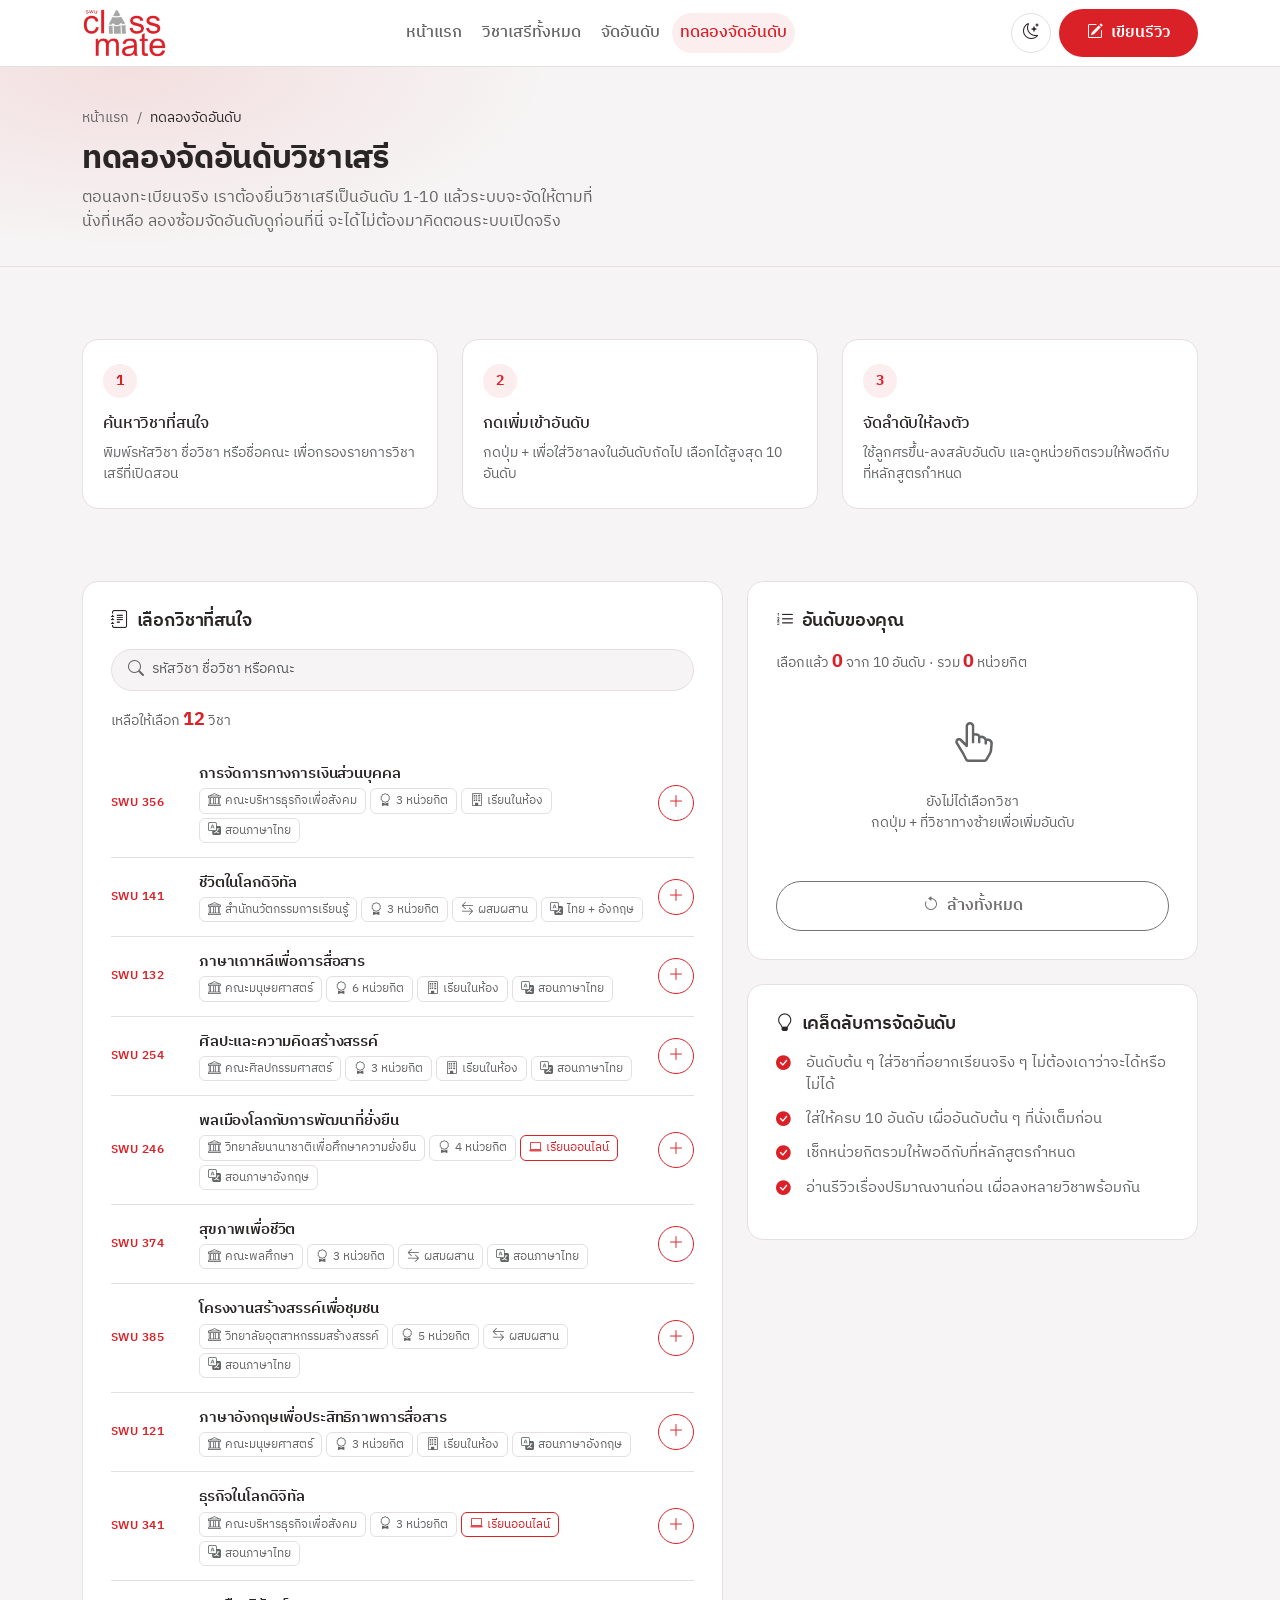
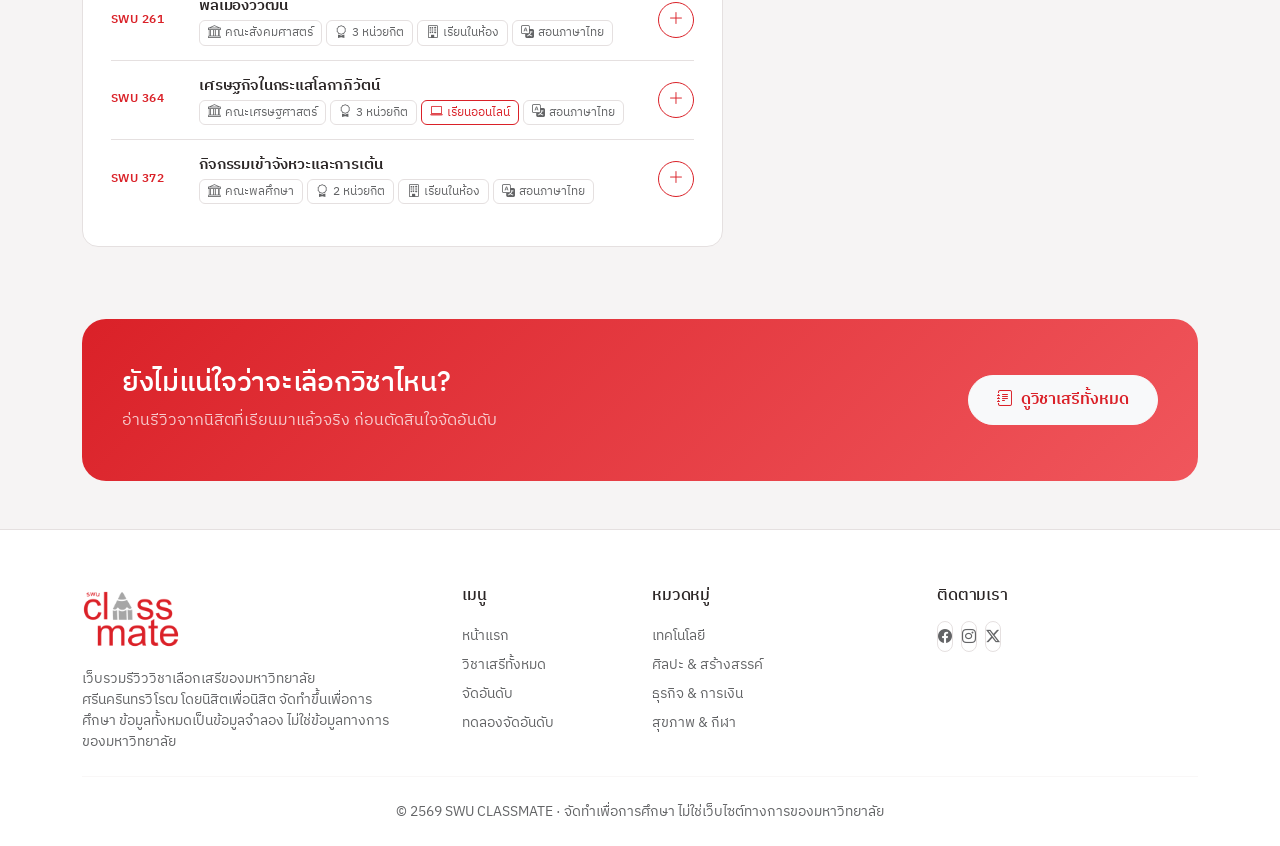
==== about.html @ 15aca0c6 "เว็บ SWU CLASSMATE ครบ 6 หน้า พร้อมนำเสนอ รีวิววิชาเลือกเสรีของมหาวิทยาลัยศรีนครินทรวิโรฒ (โปรเจกต์ร" ====
<!DOCTYPE html>
<html lang="th" data-bs-theme="light">
<head>
  <meta charset="UTF-8" />
  <meta name="viewport" content="width=device-width, initial-scale=1" />
  <title>ทดลองจัดอันดับวิชาเสรี | SWU CLASSMATE</title>
  <meta name="description" content="ทดลองจัดอันดับวิชาเลือกเสรีของมหาวิทยาลัยศรีนครินทรวิโรฒ 10 อันดับ ค้นหาวิชา เพิ่มเข้าอันดับ แล้วจัดลำดับให้ลงตัว ก่อนยื่นจริงในระบบลงทะเบียน" />

  <!-- Google Fonts -->
  <link rel="preconnect" href="https://fonts.googleapis.com" />
  <link rel="preconnect" href="https://fonts.gstatic.com" crossorigin />
  <link href="https://fonts.googleapis.com/css2?family=IBM+Plex+Sans+Thai:wght@400;500;600;700&display=swap" rel="stylesheet" />

  <!-- Bootstrap 5.3 + Bootstrap Icons -->
  <link href="https://cdn.jsdelivr.net/npm/bootstrap@5.3.3/dist/css/bootstrap.min.css" rel="stylesheet" />
  <link href="https://cdn.jsdelivr.net/npm/bootstrap-icons@1.11.3/font/bootstrap-icons.min.css" rel="stylesheet" />

  <!-- ไอคอนประจำเว็บ (แสดงบนแท็บเบราว์เซอร์ และตอนบันทึกลงหน้าจอมือถือ) -->
  <link rel="icon" href="images/favicon-32.png" sizes="32x32" type="image/png" />
  <link rel="icon" href="images/icon-192.png" sizes="192x192" type="image/png" />
  <link rel="apple-touch-icon" href="images/apple-touch-icon.png" />
  <meta name="theme-color" content="#da2128" />

  <!-- CSS ภายนอกที่เขียนเอง -->
  <link href="css/style.css" rel="stylesheet" />
</head>

<body>

  <!-- ==================== NAVBAR ==================== -->
  <nav class="navbar navbar-expand-lg cr-navbar sticky-top">
    <div class="container">

      <a class="navbar-brand d-flex align-items-center" href="index.html">
        <img src="images/logo.png" alt="SWU CLASSMATE" class="brand-logo"
             width="271" height="160" />
      </a>

      <button class="navbar-toggler border-0" type="button"
              data-bs-toggle="collapse" data-bs-target="#mainNav"
              aria-controls="mainNav" aria-expanded="false" aria-label="เปิดเมนู">
        <span class="navbar-toggler-icon"></span>
      </button>

      <div class="collapse navbar-collapse" id="mainNav">
        <ul class="navbar-nav mx-auto gap-lg-1">
          <li class="nav-item"><a class="nav-link" href="index.html">หน้าแรก</a></li>
          <li class="nav-item"><a class="nav-link" href="courses.html">วิชาเสรีทั้งหมด</a></li>
          <li class="nav-item"><a class="nav-link" href="ranking.html">จัดอันดับ</a></li>
          <li class="nav-item"><a class="nav-link active" href="about.html" aria-current="page">ทดลองจัดอันดับ</a></li>
        </ul>

        <div class="d-flex align-items-center gap-2">
          <button id="themeToggle" type="button" aria-label="สลับโหมดสว่าง/มืด">
            <i class="bi bi-moon-stars"></i>
          </button>
          <a href="write-review.html" class="btn btn-cr">
            <i class="bi bi-pencil-square me-1"></i> เขียนรีวิว
          </a>
        </div>
      </div>

    </div>
  </nav>

  <!-- ==================== หัวหน้าเพจ ==================== -->
  <header class="page-head">
    <div class="container">

      <nav aria-label="breadcrumb">
        <ol class="breadcrumb">
          <li class="breadcrumb-item"><a href="index.html">หน้าแรก</a></li>
          <li class="breadcrumb-item active" aria-current="page">ทดลองจัดอันดับ</li>
        </ol>
      </nav>

      <h1 class="section-title mb-2">ทดลองจัดอันดับวิชาเสรี</h1>
      <p class="text-muted-cr mb-0 text-narrow-lg">
        ตอนลงทะเบียนจริง เราต้องยื่นวิชาเสรีเป็นอันดับ 1-10 แล้วระบบจะจัดให้ตามที่นั่งที่เหลือ
        ลองซ้อมจัดอันดับดูก่อนที่นี่ จะได้ไม่ต้องมาคิดตอนระบบเปิดจริง
      </p>

    </div>
  </header>

  <!-- ==================== เนื้อหาหลัก ==================== -->
  <main>

  <!-- ---------- วิธีใช้ 3 ขั้น ---------- -->
  <section class="section pb-0">
    <div class="container">
      <div class="row g-4">

        <div class="col-md-4">
          <div class="step-card">
            <p class="step-badge mb-3">1</p>
            <h2 class="h6 mb-2">ค้นหาวิชาที่สนใจ</h2>
            <p class="text-muted-cr small mb-0">
              พิมพ์รหัสวิชา ชื่อวิชา หรือชื่อคณะ เพื่อกรองรายการวิชาเสรีที่เปิดสอน
            </p>
          </div>
        </div>

        <div class="col-md-4">
          <div class="step-card">
            <p class="step-badge mb-3">2</p>
            <h2 class="h6 mb-2">กดเพิ่มเข้าอันดับ</h2>
            <p class="text-muted-cr small mb-0">
              กดปุ่ม + เพื่อใส่วิชาลงในอันดับถัดไป เลือกได้สูงสุด 10 อันดับ
            </p>
          </div>
        </div>

        <div class="col-md-4">
          <div class="step-card">
            <p class="step-badge mb-3">3</p>
            <h2 class="h6 mb-2">จัดลำดับให้ลงตัว</h2>
            <p class="text-muted-cr small mb-0">
              ใช้ลูกศรขึ้น-ลงสลับอันดับ และดูหน่วยกิตรวมให้พอดีกับที่หลักสูตรกำหนด
            </p>
          </div>
        </div>

      </div>
    </div>
  </section>

  <!-- ---------- คลังวิชา + อันดับของคุณ ---------- -->
  <section class="section">
    <div class="container">
      <div class="row g-4">

        <!-- คอลัมน์ซ้าย: เลือกวิชา -->
        <div class="col-lg-7">
          <div class="panel">

            <h2 class="panel-title">
              <i class="bi bi-journal-text me-1" aria-hidden="true"></i> เลือกวิชาที่สนใจ
            </h2>

            <div class="filter-search d-flex align-items-center gap-2 mb-3">
              <i class="bi bi-search text-muted-cr" aria-hidden="true"></i>
              <label for="poolSearch" class="visually-hidden">ค้นหาวิชาเสรี</label>
              <input type="search" class="form-control" id="poolSearch"
                     placeholder="รหัสวิชา ชื่อวิชา หรือคณะ" />
            </div>

            <p class="rank-counter mb-3" aria-live="polite">
              เหลือให้เลือก <strong id="poolCount">12</strong> วิชา
            </p>

            <div id="poolList">
            <article class="pick-row"
                     data-code="SWU356" data-name="การจัดการทางการเงินส่วนบุคคล"
                     data-credit="3"
                     data-search="SWU 356 การจัดการทางการเงินส่วนบุคคล ธุรกิจ &amp; การเงิน คณะบริหารธุรกิจเพื่อสังคม">
              <p class="pick-code mb-0">SWU 356</p>
              <div class="pick-body">
                <h3 class="pick-name">การจัดการทางการเงินส่วนบุคคล</h3>
                <div class="d-flex flex-wrap gap-1">
                  <span class="meta-badge"><i class="bi bi-bank" aria-hidden="true"></i> คณะบริหารธุรกิจเพื่อสังคม</span>
                  <span class="meta-badge"><i class="bi bi-award" aria-hidden="true"></i> 3 หน่วยกิต</span>
                  <span class="meta-badge"><i class="bi bi-building" aria-hidden="true"></i> เรียนในห้อง</span>
                  <span class="meta-badge"><i class="bi bi-translate" aria-hidden="true"></i> สอนภาษาไทย</span>
                </div>
              </div>
              <button type="button" class="btn-add" data-add
                      aria-label="เพิ่ม การจัดการทางการเงินส่วนบุคคล เข้าอันดับ">
                <i class="bi bi-plus-lg" aria-hidden="true"></i>
              </button>
            </article>
            <article class="pick-row"
                     data-code="SWU141" data-name="ชีวิตในโลกดิจิทัล"
                     data-credit="3"
                     data-search="SWU 141 ชีวิตในโลกดิจิทัล เทคโนโลยี สำนักนวัตกรรมการเรียนรู้">
              <p class="pick-code mb-0">SWU 141</p>
              <div class="pick-body">
                <h3 class="pick-name">ชีวิตในโลกดิจิทัล</h3>
                <div class="d-flex flex-wrap gap-1">
                  <span class="meta-badge"><i class="bi bi-bank" aria-hidden="true"></i> สำนักนวัตกรรมการเรียนรู้</span>
                  <span class="meta-badge"><i class="bi bi-award" aria-hidden="true"></i> 3 หน่วยกิต</span>
                  <span class="meta-badge"><i class="bi bi-arrow-left-right" aria-hidden="true"></i> ผสมผสาน</span>
                  <span class="meta-badge"><i class="bi bi-translate" aria-hidden="true"></i> ไทย + อังกฤษ</span>
                </div>
              </div>
              <button type="button" class="btn-add" data-add
                      aria-label="เพิ่ม ชีวิตในโลกดิจิทัล เข้าอันดับ">
                <i class="bi bi-plus-lg" aria-hidden="true"></i>
              </button>
            </article>
            <article class="pick-row"
                     data-code="SWU132" data-name="ภาษาเกาหลีเพื่อการสื่อสาร"
                     data-credit="6"
                     data-search="SWU 132 ภาษาเกาหลีเพื่อการสื่อสาร ภาษา &amp; การสื่อสาร คณะมนุษยศาสตร์">
              <p class="pick-code mb-0">SWU 132</p>
              <div class="pick-body">
                <h3 class="pick-name">ภาษาเกาหลีเพื่อการสื่อสาร</h3>
                <div class="d-flex flex-wrap gap-1">
                  <span class="meta-badge"><i class="bi bi-bank" aria-hidden="true"></i> คณะมนุษยศาสตร์</span>
                  <span class="meta-badge"><i class="bi bi-award" aria-hidden="true"></i> 6 หน่วยกิต</span>
                  <span class="meta-badge"><i class="bi bi-building" aria-hidden="true"></i> เรียนในห้อง</span>
                  <span class="meta-badge"><i class="bi bi-translate" aria-hidden="true"></i> สอนภาษาไทย</span>
                </div>
              </div>
              <button type="button" class="btn-add" data-add
                      aria-label="เพิ่ม ภาษาเกาหลีเพื่อการสื่อสาร เข้าอันดับ">
                <i class="bi bi-plus-lg" aria-hidden="true"></i>
              </button>
            </article>
            <article class="pick-row"
                     data-code="SWU254" data-name="ศิลปะและความคิดสร้างสรรค์"
                     data-credit="3"
                     data-search="SWU 254 ศิลปะและความคิดสร้างสรรค์ ศิลปะ &amp; สร้างสรรค์ คณะศิลปกรรมศาสตร์">
              <p class="pick-code mb-0">SWU 254</p>
              <div class="pick-body">
                <h3 class="pick-name">ศิลปะและความคิดสร้างสรรค์</h3>
                <div class="d-flex flex-wrap gap-1">
                  <span class="meta-badge"><i class="bi bi-bank" aria-hidden="true"></i> คณะศิลปกรรมศาสตร์</span>
                  <span class="meta-badge"><i class="bi bi-award" aria-hidden="true"></i> 3 หน่วยกิต</span>
                  <span class="meta-badge"><i class="bi bi-building" aria-hidden="true"></i> เรียนในห้อง</span>
                  <span class="meta-badge"><i class="bi bi-translate" aria-hidden="true"></i> สอนภาษาไทย</span>
                </div>
              </div>
              <button type="button" class="btn-add" data-add
                      aria-label="เพิ่ม ศิลปะและความคิดสร้างสรรค์ เข้าอันดับ">
                <i class="bi bi-plus-lg" aria-hidden="true"></i>
              </button>
            </article>
            <article class="pick-row"
                     data-code="SWU246" data-name="พลเมืองโลกกับการพัฒนาที่ยั่งยืน"
                     data-credit="4"
                     data-search="SWU 246 พลเมืองโลกกับการพัฒนาที่ยั่งยืน สังคม &amp; พลเมือง วิทยาลัยนานาชาติเพื่อศึกษาความยั่งยืน">
              <p class="pick-code mb-0">SWU 246</p>
              <div class="pick-body">
                <h3 class="pick-name">พลเมืองโลกกับการพัฒนาที่ยั่งยืน</h3>
                <div class="d-flex flex-wrap gap-1">
                  <span class="meta-badge"><i class="bi bi-bank" aria-hidden="true"></i> วิทยาลัยนานาชาติเพื่อศึกษาความยั่งยืน</span>
                  <span class="meta-badge"><i class="bi bi-award" aria-hidden="true"></i> 4 หน่วยกิต</span>
                  <span class="meta-badge is-online"><i class="bi bi-laptop" aria-hidden="true"></i> เรียนออนไลน์</span>
                  <span class="meta-badge"><i class="bi bi-translate" aria-hidden="true"></i> สอนภาษาอังกฤษ</span>
                </div>
              </div>
              <button type="button" class="btn-add" data-add
                      aria-label="เพิ่ม พลเมืองโลกกับการพัฒนาที่ยั่งยืน เข้าอันดับ">
                <i class="bi bi-plus-lg" aria-hidden="true"></i>
              </button>
            </article>
            <article class="pick-row"
                     data-code="SWU374" data-name="สุขภาพเพื่อชีวิต"
                     data-credit="3"
                     data-search="SWU 374 สุขภาพเพื่อชีวิต สุขภาพ &amp; กีฬา คณะพลศึกษา">
              <p class="pick-code mb-0">SWU 374</p>
              <div class="pick-body">
                <h3 class="pick-name">สุขภาพเพื่อชีวิต</h3>
                <div class="d-flex flex-wrap gap-1">
                  <span class="meta-badge"><i class="bi bi-bank" aria-hidden="true"></i> คณะพลศึกษา</span>
                  <span class="meta-badge"><i class="bi bi-award" aria-hidden="true"></i> 3 หน่วยกิต</span>
                  <span class="meta-badge"><i class="bi bi-arrow-left-right" aria-hidden="true"></i> ผสมผสาน</span>
                  <span class="meta-badge"><i class="bi bi-translate" aria-hidden="true"></i> สอนภาษาไทย</span>
                </div>
              </div>
              <button type="button" class="btn-add" data-add
                      aria-label="เพิ่ม สุขภาพเพื่อชีวิต เข้าอันดับ">
                <i class="bi bi-plus-lg" aria-hidden="true"></i>
              </button>
            </article>
            <article class="pick-row"
                     data-code="SWU385" data-name="โครงงานสร้างสรรค์เพื่อชุมชน"
                     data-credit="5"
                     data-search="SWU 385 โครงงานสร้างสรรค์เพื่อชุมชน ศิลปะ &amp; สร้างสรรค์ วิทยาลัยอุตสาหกรรมสร้างสรรค์">
              <p class="pick-code mb-0">SWU 385</p>
              <div class="pick-body">
                <h3 class="pick-name">โครงงานสร้างสรรค์เพื่อชุมชน</h3>
                <div class="d-flex flex-wrap gap-1">
                  <span class="meta-badge"><i class="bi bi-bank" aria-hidden="true"></i> วิทยาลัยอุตสาหกรรมสร้างสรรค์</span>
                  <span class="meta-badge"><i class="bi bi-award" aria-hidden="true"></i> 5 หน่วยกิต</span>
                  <span class="meta-badge"><i class="bi bi-arrow-left-right" aria-hidden="true"></i> ผสมผสาน</span>
                  <span class="meta-badge"><i class="bi bi-translate" aria-hidden="true"></i> สอนภาษาไทย</span>
                </div>
              </div>
              <button type="button" class="btn-add" data-add
                      aria-label="เพิ่ม โครงงานสร้างสรรค์เพื่อชุมชน เข้าอันดับ">
                <i class="bi bi-plus-lg" aria-hidden="true"></i>
              </button>
            </article>
            <article class="pick-row"
                     data-code="SWU121" data-name="ภาษาอังกฤษเพื่อประสิทธิภาพการสื่อสาร"
                     data-credit="3"
                     data-search="SWU 121 ภาษาอังกฤษเพื่อประสิทธิภาพการสื่อสาร ภาษา &amp; การสื่อสาร คณะมนุษยศาสตร์">
              <p class="pick-code mb-0">SWU 121</p>
              <div class="pick-body">
                <h3 class="pick-name">ภาษาอังกฤษเพื่อประสิทธิภาพการสื่อสาร</h3>
                <div class="d-flex flex-wrap gap-1">
                  <span class="meta-badge"><i class="bi bi-bank" aria-hidden="true"></i> คณะมนุษยศาสตร์</span>
                  <span class="meta-badge"><i class="bi bi-award" aria-hidden="true"></i> 3 หน่วยกิต</span>
                  <span class="meta-badge"><i class="bi bi-building" aria-hidden="true"></i> เรียนในห้อง</span>
                  <span class="meta-badge"><i class="bi bi-translate" aria-hidden="true"></i> สอนภาษาอังกฤษ</span>
                </div>
              </div>
              <button type="button" class="btn-add" data-add
                      aria-label="เพิ่ม ภาษาอังกฤษเพื่อประสิทธิภาพการสื่อสาร เข้าอันดับ">
                <i class="bi bi-plus-lg" aria-hidden="true"></i>
              </button>
            </article>
            <article class="pick-row"
                     data-code="SWU341" data-name="ธุรกิจในโลกดิจิทัล"
                     data-credit="3"
                     data-search="SWU 341 ธุรกิจในโลกดิจิทัล เทคโนโลยี คณะบริหารธุรกิจเพื่อสังคม">
              <p class="pick-code mb-0">SWU 341</p>
              <div class="pick-body">
                <h3 class="pick-name">ธุรกิจในโลกดิจิทัล</h3>
                <div class="d-flex flex-wrap gap-1">
                  <span class="meta-badge"><i class="bi bi-bank" aria-hidden="true"></i> คณะบริหารธุรกิจเพื่อสังคม</span>
                  <span class="meta-badge"><i class="bi bi-award" aria-hidden="true"></i> 3 หน่วยกิต</span>
                  <span class="meta-badge is-online"><i class="bi bi-laptop" aria-hidden="true"></i> เรียนออนไลน์</span>
                  <span class="meta-badge"><i class="bi bi-translate" aria-hidden="true"></i> สอนภาษาไทย</span>
                </div>
              </div>
              <button type="button" class="btn-add" data-add
                      aria-label="เพิ่ม ธุรกิจในโลกดิจิทัล เข้าอันดับ">
                <i class="bi bi-plus-lg" aria-hidden="true"></i>
              </button>
            </article>
            <article class="pick-row"
                     data-code="SWU261" data-name="พลเมืองวิวัฒน์"
                     data-credit="3"
                     data-search="SWU 261 พลเมืองวิวัฒน์ สังคม &amp; พลเมือง คณะสังคมศาสตร์">
              <p class="pick-code mb-0">SWU 261</p>
              <div class="pick-body">
                <h3 class="pick-name">พลเมืองวิวัฒน์</h3>
                <div class="d-flex flex-wrap gap-1">
                  <span class="meta-badge"><i class="bi bi-bank" aria-hidden="true"></i> คณะสังคมศาสตร์</span>
                  <span class="meta-badge"><i class="bi bi-award" aria-hidden="true"></i> 3 หน่วยกิต</span>
                  <span class="meta-badge"><i class="bi bi-building" aria-hidden="true"></i> เรียนในห้อง</span>
                  <span class="meta-badge"><i class="bi bi-translate" aria-hidden="true"></i> สอนภาษาไทย</span>
                </div>
              </div>
              <button type="button" class="btn-add" data-add
                      aria-label="เพิ่ม พลเมืองวิวัฒน์ เข้าอันดับ">
                <i class="bi bi-plus-lg" aria-hidden="true"></i>
              </button>
            </article>
            <article class="pick-row"
                     data-code="SWU364" data-name="เศรษฐกิจในกระแสโลกาภิวัตน์"
                     data-credit="3"
                     data-search="SWU 364 เศรษฐกิจในกระแสโลกาภิวัตน์ ธุรกิจ &amp; การเงิน คณะเศรษฐศาสตร์">
              <p class="pick-code mb-0">SWU 364</p>
              <div class="pick-body">
                <h3 class="pick-name">เศรษฐกิจในกระแสโลกาภิวัตน์</h3>
                <div class="d-flex flex-wrap gap-1">
                  <span class="meta-badge"><i class="bi bi-bank" aria-hidden="true"></i> คณะเศรษฐศาสตร์</span>
                  <span class="meta-badge"><i class="bi bi-award" aria-hidden="true"></i> 3 หน่วยกิต</span>
                  <span class="meta-badge is-online"><i class="bi bi-laptop" aria-hidden="true"></i> เรียนออนไลน์</span>
                  <span class="meta-badge"><i class="bi bi-translate" aria-hidden="true"></i> สอนภาษาไทย</span>
                </div>
              </div>
              <button type="button" class="btn-add" data-add
                      aria-label="เพิ่ม เศรษฐกิจในกระแสโลกาภิวัตน์ เข้าอันดับ">
                <i class="bi bi-plus-lg" aria-hidden="true"></i>
              </button>
            </article>
            <article class="pick-row"
                     data-code="SWU372" data-name="กิจกรรมเข้าจังหวะและการเต้น"
                     data-credit="2"
                     data-search="SWU 372 กิจกรรมเข้าจังหวะและการเต้น สุขภาพ &amp; กีฬา คณะพลศึกษา">
              <p class="pick-code mb-0">SWU 372</p>
              <div class="pick-body">
                <h3 class="pick-name">กิจกรรมเข้าจังหวะและการเต้น</h3>
                <div class="d-flex flex-wrap gap-1">
                  <span class="meta-badge"><i class="bi bi-bank" aria-hidden="true"></i> คณะพลศึกษา</span>
                  <span class="meta-badge"><i class="bi bi-award" aria-hidden="true"></i> 2 หน่วยกิต</span>
                  <span class="meta-badge"><i class="bi bi-building" aria-hidden="true"></i> เรียนในห้อง</span>
                  <span class="meta-badge"><i class="bi bi-translate" aria-hidden="true"></i> สอนภาษาไทย</span>
                </div>
              </div>
              <button type="button" class="btn-add" data-add
                      aria-label="เพิ่ม กิจกรรมเข้าจังหวะและการเต้น เข้าอันดับ">
                <i class="bi bi-plus-lg" aria-hidden="true"></i>
              </button>
            </article>
            </div>

            <div id="poolEmpty" class="text-center text-muted-cr py-5 d-none">
              <i class="bi bi-inbox icon-empty" aria-hidden="true"></i>
              <p class="mt-3 mb-0">ไม่พบวิชาที่ค้นหา</p>
            </div>

          </div>
        </div>

        <!-- คอลัมน์ขวา: อันดับของคุณ -->
        <aside class="col-lg-5">
          <div class="sticky-side">

            <div class="panel mb-4">
              <h2 class="panel-title">
                <i class="bi bi-list-ol me-1" aria-hidden="true"></i> อันดับของคุณ
              </h2>

              <p class="rank-counter mb-3" aria-live="polite">
                เลือกแล้ว <strong id="rankCount">0</strong> จาก 10 อันดับ
                &middot; รวม <strong id="creditSum">0</strong> หน่วยกิต
              </p>

              <ol class="rank-list" id="rankList"></ol>

              <div id="rankEmpty" class="text-center text-muted-cr py-4">
                <i class="bi bi-hand-index-thumb icon-empty" aria-hidden="true"></i>
                <p class="mt-3 mb-0 small">
                  ยังไม่ได้เลือกวิชา<br />กดปุ่ม + ที่วิชาทางซ้ายเพื่อเพิ่มอันดับ
                </p>
              </div>

              <div class="d-grid gap-2 mt-4">
                <button type="button" class="btn btn-cr-outline" id="clearBtn" disabled>
                  <i class="bi bi-arrow-counterclockwise me-1" aria-hidden="true"></i> ล้างทั้งหมด
                </button>
              </div>
            </div>

            <div class="panel">
              <h2 class="panel-title">
                <i class="bi bi-lightbulb me-1" aria-hidden="true"></i> เคล็ดลับการจัดอันดับ
              </h2>
              <ul class="check-list">
                <li>อันดับต้น ๆ ใส่วิชาที่อยากเรียนจริง ๆ ไม่ต้องเดาว่าจะได้หรือไม่ได้</li>
                <li>ใส่ให้ครบ 10 อันดับ เผื่ออันดับต้น ๆ ที่นั่งเต็มก่อน</li>
                <li>เช็กหน่วยกิตรวมให้พอดีกับที่หลักสูตรกำหนด</li>
                <li>อ่านรีวิวเรื่องปริมาณงานก่อน เผื่อลงหลายวิชาพร้อมกัน</li>
              </ul>
            </div>

          </div>
        </aside>

      </div>
    </div>
  </section>

  <!-- ==================== CTA ==================== -->
  <section class="pb-5">
    <div class="container">
      <div class="cta-band d-flex flex-wrap align-items-center justify-content-between gap-4">
        <div>
          <h2 class="h3 mb-2">ยังไม่แน่ใจว่าจะเลือกวิชาไหน?</h2>
          <p class="mb-0 opacity-75">
            อ่านรีวิวจากนิสิตที่เรียนมาแล้วจริง ก่อนตัดสินใจจัดอันดับ
          </p>
        </div>
        <a href="courses.html" class="btn btn-light">
          <i class="bi bi-journal-text me-1" aria-hidden="true"></i> ดูวิชาเสรีทั้งหมด
        </a>
      </div>
    </div>
  </section>

  </main>

  <!-- ==================== FOOTER ==================== -->
  <footer class="cr-footer">
    <div class="container">
      <div class="row g-4">

        <div class="col-lg-4">
          <a class="navbar-brand d-flex align-items-center mb-3" href="index.html">
            <img src="images/logo.png" alt="SWU CLASSMATE" class="brand-logo brand-logo-lg"
                 width="271" height="160" />
          </a>
          <p class="text-muted-cr small mb-0 text-narrow">
            เว็บรวมรีวิววิชาเลือกเสรีของมหาวิทยาลัยศรีนครินทรวิโรฒ โดยนิสิตเพื่อนิสิต
            จัดทำขึ้นเพื่อการศึกษา ข้อมูลทั้งหมดเป็นข้อมูลจำลอง ไม่ใช่ข้อมูลทางการของมหาวิทยาลัย
          </p>
        </div>

        <div class="col-6 col-lg-2">
          <h2 class="h6 mb-3">เมนู</h2>
          <ul class="list-unstyled small mb-0">
            <li><a href="index.html">หน้าแรก</a></li>
            <li><a href="courses.html">วิชาเสรีทั้งหมด</a></li>
            <li><a href="ranking.html">จัดอันดับ</a></li>
            <li><a href="about.html">ทดลองจัดอันดับ</a></li>
          </ul>
        </div>

        <div class="col-6 col-lg-3">
          <h2 class="h6 mb-3">หมวดหมู่</h2>
          <ul class="list-unstyled small mb-0">
            <li><a href="courses.html">เทคโนโลยี</a></li>
            <li><a href="courses.html">ศิลปะ &amp; สร้างสรรค์</a></li>
            <li><a href="courses.html">ธุรกิจ &amp; การเงิน</a></li>
            <li><a href="courses.html">สุขภาพ &amp; กีฬา</a></li>
          </ul>
        </div>

        <div class="col-lg-3">
          <h2 class="h6 mb-3">ติดตามเรา</h2>
          <div class="d-flex gap-2">
            <a href="#" class="chip" aria-label="Facebook"><i class="bi bi-facebook"></i></a>
            <a href="#" class="chip" aria-label="Instagram"><i class="bi bi-instagram"></i></a>
            <a href="#" class="chip" aria-label="X"><i class="bi bi-twitter-x"></i></a>
          </div>
        </div>

      </div>

      <hr class="my-4 hr-cr" />
      <p class="text-center text-muted-cr small mb-0">
        &copy; <span id="year"></span> SWU CLASSMATE · จัดทำเพื่อการศึกษา ไม่ใช่เว็บไซต์ทางการของมหาวิทยาลัย
      </p>

    </div>
  </footer>

  <!-- Bootstrap JS (ใช้สำหรับเมนูมือถือ) -->
  <script src="https://cdn.jsdelivr.net/npm/bootstrap@5.3.3/dist/js/bootstrap.bundle.min.js"></script>
  <!-- JS ของเว็บ -->
  <script src="js/main.js"></script>
  <script src="js/simulator.js"></script>
</body>
</html>
---- css/style.css ----
/* ===========================================
   SWU CLASSMATE - Custom Stylesheet
   โทนสีตาม CI มหาวิทยาลัยศรีนครินทรวิโรฒ (เทา-แดง)
   ใช้ทับ/เสริม Bootstrap 5.3
   =========================================== */

/* ---------- 1. ตัวแปรสีของเว็บ ---------- */
:root {
  /* สีหลัก: แดง มศว */
  --cr-primary: #da2128;
  --cr-primary-dark: #b01a20;
  --cr-primary-soft: rgba(218, 33, 40, 0.08);
  /* สีรอง: เทา มศว */
  --cr-gray: #636466;
  --cr-gray-dark: #454648;
  --cr-accent: #c8a24a;

  --cr-surface: #ffffff;
  --cr-bg: #f6f4f4;
  --cr-text: #2b2626;
  --cr-muted: #636466;
  --cr-border: #e5e0e0;
  --cr-shadow: 0 10px 30px rgba(43, 38, 38, 0.1);
  --cr-radius: 16px;
}

[data-bs-theme="dark"] {
  --cr-primary: #f0474e;
  --cr-primary-dark: #da2128;
  --cr-primary-soft: rgba(240, 71, 78, 0.14);
  --cr-gray: #9b9c9e;
  --cr-accent: #d9b969;

  --cr-surface: #241f20;
  --cr-bg: #191516;
  --cr-text: #ece7e7;
  --cr-muted: #a49d9d;
  --cr-border: #3a3234;
  --cr-shadow: 0 10px 30px rgba(0, 0, 0, 0.5);
}

/* ---------- 2. พื้นฐานทั้งเว็บ ---------- */
body {
  font-family: "IBM Plex Sans Thai", "Segoe UI", sans-serif;
  background-color: var(--cr-bg);
  color: var(--cr-text);
}

h1, h2, h3, h4, .navbar-brand {
  font-weight: 700;
  letter-spacing: -0.01em;
}

.section {
  padding: 72px 0;
}

.section-title {
  font-size: clamp(1.5rem, 3vw, 2rem);
  margin-bottom: 8px;
}

.section-subtitle {
  color: var(--cr-muted);
  margin-bottom: 40px;
}

.text-muted-cr {
  color: var(--cr-muted) !important;
}

/* ไอคอนสีแดง มศว */
.icon-cr {
  color: var(--cr-primary);
}

/* ไอคอนขนาดเล็กพิเศษ ใช้ต่อท้ายตัวเลข เช่น "4.7 ★" */
.icon-xs {
  font-size: 0.7rem;
}

/* ไอคอนใหญ่ในกล่องสถานะว่าง (ไม่พบผลลัพธ์) */
.icon-empty {
  font-size: 2.5rem;
}

/* ลิงก์สีแดง มศว ไม่มีเส้นใต้ เช่น "ดูรีวิวทั้งหมด →" */
.link-cr {
  color: var(--cr-primary);
  text-decoration: none;
}

.link-cr:hover {
  color: var(--cr-primary-dark);
  text-decoration: underline;
}

/* เส้นคั่นให้ใช้สีขอบตามธีม แทนสีเทาเริ่มต้นของ Bootstrap */
.hr-cr {
  border-color: var(--cr-border);
}

/* จำกัดความกว้างย่อหน้าให้อ่านง่าย */
.text-narrow {
  max-width: 320px;
}

.text-narrow-lg {
  max-width: 520px;
}

/* ย่อหน้าที่ต้องการระยะห่างบรรทัดมากกว่าปกติ (ข้อความยาว ๆ) */
.leading-loose {
  line-height: 1.9;
}

/* ---------- 3. ปุ่มของเว็บ ---------- */
.btn-cr {
  background-color: var(--cr-primary);
  border: 0;
  color: #fff;
  border-radius: 999px;
  padding: 12px 28px;
  font-weight: 600;
  transition: transform 0.18s ease, background-color 0.18s ease;
}

.btn-cr:hover,
.btn-cr:focus {
  background-color: var(--cr-primary-dark);
  color: #fff;
  transform: translateY(-2px);
}

.btn-cr-outline {
  border: 1.5px solid var(--cr-border);
  color: var(--cr-text);
  background: transparent;
  border-radius: 999px;
  padding: 12px 28px;
  font-weight: 600;
}

.btn-cr-outline:hover {
  border-color: var(--cr-primary);
  color: var(--cr-primary);
}

/* ---------- 4. Navbar ---------- */
.cr-navbar {
  background-color: var(--cr-surface);
  border-bottom: 1px solid var(--cr-border);
  backdrop-filter: blur(8px);
}

.cr-navbar .nav-link {
  color: var(--cr-muted);
  font-weight: 500;
  padding: 8px 14px;
  border-radius: 999px;
}

.cr-navbar .nav-link:hover,
.cr-navbar .nav-link.active {
  color: var(--cr-primary);
  background-color: var(--cr-primary-soft);
}

/* โลโก้ SWU CLASSMATE (ไฟล์ภาพ แทนไอคอน + ข้อความเดิม)
   กำหนดความสูงอย่างเดียว ปล่อยความกว้างให้คำนวณตามสัดส่วนของภาพ */
.brand-logo {
  display: block;
  height: 50px;
  width: auto;
}

/* ในฟุตเตอร์มีที่ว่างมากกว่า จึงแสดงใหญ่ขึ้นได้ */
.brand-logo-lg {
  height: 58px;
}

/* navbar-brand ของ Bootstrap มี padding แนวตั้งติดมา ตัดออกเพื่อไม่ให้ navbar สูงเกิน */
.cr-navbar .navbar-brand {
  padding-top: 0;
  padding-bottom: 0;
}

#themeToggle {
  width: 40px;
  height: 40px;
  border-radius: 50%;
  border: 1px solid var(--cr-border);
  background: transparent;
  color: var(--cr-text);
}

/* ---------- 5. Hero ---------- */
.hero {
  position: relative;
  padding: 88px 0 72px;
  overflow: hidden;
  background:
    radial-gradient(900px 400px at 15% -10%, rgba(218, 33, 40, 0.14), transparent 60%),
    radial-gradient(700px 400px at 90% 10%, rgba(99, 100, 102, 0.18), transparent 60%);
}

.hero h1 {
  font-size: clamp(2rem, 5vw, 3.2rem);
  line-height: 1.25;
  /* เกลี่ยความยาวแต่ละบรรทัดให้ใกล้เคียงกัน กันไม่ให้เหลือคำเดียวโดดบรรทัดสุดท้าย
     เบราว์เซอร์รุ่นเก่าที่ไม่รองรับจะตัดบรรทัดแบบปกติ ไม่พัง */
  text-wrap: balance;
}

/* เน้นคำในหัวข้อใหญ่ด้วยสีแดง มศว */
.hero .highlight {
  color: var(--cr-primary);
}

.hero-search {
  background-color: var(--cr-surface);
  border: 1px solid var(--cr-border);
  border-radius: 999px;
  box-shadow: var(--cr-shadow);
  padding: 8px 8px 8px 22px;
}

.hero-search input {
  border: 0;
  background: transparent;
  color: var(--cr-text);
  box-shadow: none !important;
}

.hero-search input::placeholder {
  color: var(--cr-muted);
}

.chip {
  display: inline-block;
  border: 1px solid var(--cr-border);
  background-color: var(--cr-surface);
  color: var(--cr-muted);
  border-radius: 999px;
  padding: 6px 14px;
  font-size: 0.875rem;
  text-decoration: none;
  transition: all 0.18s ease;
}

.chip:hover {
  border-color: var(--cr-primary);
  color: var(--cr-primary);
}

/* การ์ดลอยในหน้า Hero */
.hero-card {
  background-color: var(--cr-surface);
  border: 1px solid var(--cr-border);
  border-radius: var(--cr-radius);
  box-shadow: var(--cr-shadow);
  padding: 22px;
}

.float-slow {
  animation: floaty 6s ease-in-out infinite;
}

@keyframes floaty {
  0%, 100% { transform: translateY(0); }
  50%      { transform: translateY(-12px); }
}

/* ---------- 6. แถบสถิติ ---------- */
.stat-box {
  background-color: var(--cr-surface);
  border: 1px solid var(--cr-border);
  border-radius: var(--cr-radius);
  padding: 26px 20px;
  height: 100%;
  text-align: center;
}

.stat-box i {
  font-size: 1.6rem;
  color: var(--cr-primary);
}

.stat-value {
  font-size: 1.9rem;
  font-weight: 700;
  margin: 8px 0 2px;
}

/* ---------- 7. การ์ดรายวิชา ---------- */
.course-card {
  background-color: var(--cr-surface);
  border: 1px solid var(--cr-border);
  border-radius: var(--cr-radius);
  overflow: hidden;
  height: 100%;
  transition: transform 0.2s ease, box-shadow 0.2s ease;
}

.course-card:hover {
  transform: translateY(-6px);
  box-shadow: var(--cr-shadow);
}

.course-thumb {
  position: relative;
  aspect-ratio: 16 / 9;
  background: linear-gradient(135deg, #da2128, #ef5b60);
  display: grid;
  place-items: center;
  color: #fff;
  font-size: 1.5rem;
  font-weight: 700;
  letter-spacing: 0.04em;
}

/* สีพื้นการ์ด 3 แบบ ใส่คลาสเพิ่มที่ .course-thumb ได้เลย */
.thumb-gray {
  background: linear-gradient(135deg, #636466, #96979a);
}

.thumb-dark {
  background: linear-gradient(135deg, #8f1519, #c73a40);
}

.course-thumb .cat-badge {
  position: absolute;
  top: 12px;
  left: 12px;
  background: rgba(0, 0, 0, 0.35);
  border-radius: 999px;
  padding: 4px 12px;
  font-size: 0.75rem;
  font-weight: 500;
}

.course-body {
  padding: 18px 20px 20px;
}

.course-code {
  font-size: 0.8rem;
  color: var(--cr-muted);
  letter-spacing: 0.06em;
}

.course-name {
  font-size: 1.05rem;
  margin: 2px 0 8px;
}

.tag-pill {
  background-color: var(--cr-primary-soft);
  color: var(--cr-primary);
  border-radius: 999px;
  padding: 4px 10px;
  font-size: 0.75rem;
  font-weight: 500;
}

/* ---------- 8. ดาวให้คะแนน (CSS ล้วน) ---------- */
.stars {
  --pct: 0%;
  display: inline-block;
  position: relative;
  font-size: 0.95rem;
  line-height: 1;
  color: var(--cr-border);
  letter-spacing: 2px;
}

.stars::before {
  content: "★★★★★";
}

.stars::after {
  content: "★★★★★";
  position: absolute;
  inset: 0;
  width: var(--pct);
  overflow: hidden;
  color: var(--cr-accent);
  white-space: nowrap;
}

/* ---------- 9. แถบคะแนนย่อย ---------- */
.score-row {
  display: grid;
  grid-template-columns: 88px 1fr 38px;
  align-items: center;
  gap: 10px;
  font-size: 0.85rem;
  margin-bottom: 8px;
}

.score-row .progress {
  height: 8px;
  background-color: var(--cr-border);
}

.score-row .progress-bar {
  background-color: var(--cr-primary);
}

/* ---------- 10. การ์ดรีวิว ---------- */
.review-card {
  background-color: var(--cr-surface);
  border: 1px solid var(--cr-border);
  border-radius: var(--cr-radius);
  padding: 24px;
  height: 100%;
}

.avatar {
  width: 44px;
  height: 44px;
  border-radius: 50%;
  background: linear-gradient(135deg, #da2128, #f0565c);
  color: #fff;
  display: grid;
  place-items: center;
  font-weight: 700;
}

.avatar-sm {
  width: 34px;
  height: 34px;
  font-size: 0.85rem;
}

.review-text {
  color: var(--cr-muted);
  line-height: 1.75;
}

/* ---------- 11. แถบชวนเขียนรีวิว ---------- */
.cta-band {
  background: linear-gradient(135deg, #da2128, #f0565c);
  border-radius: 24px;
  color: #fff;
  padding: 48px 40px;
}

.cta-band .btn-light {
  border-radius: 999px;
  padding: 12px 28px;
  font-weight: 600;
  color: var(--cr-primary);
}

/* ---------- 12. Footer ---------- */
.cr-footer {
  background-color: var(--cr-surface);
  border-top: 1px solid var(--cr-border);
  padding: 56px 0 24px;
}

.cr-footer a {
  color: var(--cr-muted);
  text-decoration: none;
  display: inline-block;
  padding: 4px 0;
}

.cr-footer a:hover {
  color: var(--cr-primary);
}

/* ===========================================
   ส่วนที่ 13-17 ใช้ในหน้า courses.html
   =========================================== */

/* ---------- 13. หัวหน้าเพจ + Breadcrumb ---------- */
.page-head {
  padding: 40px 0 32px;
  border-bottom: 1px solid var(--cr-border);
  background:
    radial-gradient(700px 300px at 10% 0%, rgba(218, 33, 40, 0.1), transparent 60%);
}

.breadcrumb {
  --bs-breadcrumb-divider-color: var(--cr-muted);
  font-size: 0.875rem;
  margin-bottom: 12px;
}

.breadcrumb a {
  color: var(--cr-muted);
  text-decoration: none;
}

.breadcrumb a:hover {
  color: var(--cr-primary);
}

.breadcrumb-item.active {
  color: var(--cr-text);
}

/* ---------- 14. กล่องตัวกรอง (Sidebar) ---------- */
.filter-panel {
  background-color: var(--cr-surface);
  border: 1px solid var(--cr-border);
  border-radius: var(--cr-radius);
  padding: 24px;
}

/* .filter-title เป็น <legend> ของแต่ละกลุ่มตัวกรอง
   Bootstrap ตั้ง legend ให้ float: left; width: 100% และตัวใหญ่ ต้องล้างค่าก่อน */
.filter-title {
  float: none;
  width: auto;
  display: block;
  font-size: 0.95rem;
  font-weight: 600;
  margin-bottom: 12px;
}

/* ตัวกรองแต่ละกลุ่มเป็น <fieldset> จึงต้องล้าง margin/padding ที่เบราว์เซอร์ใส่มาให้ */
.filter-group {
  border: 0;
  padding: 0;
  margin: 0;
  min-width: 0; /* กัน fieldset ดันคอลัมน์ให้กว้างเกิน grid */
}

.filter-group + .filter-group {
  border-top: 1px solid var(--cr-border);
  margin-top: 20px;
  padding-top: 20px;
}

.filter-panel .form-check {
  margin-bottom: 8px;
}

.filter-panel .form-check-label {
  font-size: 0.9rem;
  color: var(--cr-muted);
  cursor: pointer;
}

.filter-panel .form-check-input {
  border-color: var(--cr-border);
  cursor: pointer;
}

.filter-panel .form-check-input:checked {
  background-color: var(--cr-primary);
  border-color: var(--cr-primary);
}

.filter-panel .form-check-input:focus {
  box-shadow: 0 0 0 3px var(--cr-primary-soft);
  border-color: var(--cr-primary);
}

/* ช่องค้นหาในกล่องตัวกรอง */
.filter-search {
  border: 1px solid var(--cr-border);
  background-color: var(--cr-bg);
  border-radius: 999px;
  padding: 8px 16px;
}

.filter-search input {
  border: 0;
  background: transparent;
  color: var(--cr-text);
  font-size: 0.9rem;
  box-shadow: none !important;
  padding: 0;
}

/* ป้ายข้อมูลย่อยบนการ์ด (รูปแบบเรียน / ภาษา / หน่วยกิต) */
.meta-badge {
  display: inline-flex;
  align-items: center;
  gap: 4px;
  border: 1px solid var(--cr-border);
  color: var(--cr-muted);
  border-radius: 6px;
  padding: 2px 8px;
  font-size: 0.72rem;
  white-space: nowrap;
}

.meta-badge i {
  font-size: 0.8rem;
}

/* สีเน้นตามรูปแบบการเรียน */
.meta-badge.is-online {
  border-color: var(--cr-primary);
  color: var(--cr-primary);
}

/* ---------- 15. แถบเครื่องมือด้านบนรายการ ---------- */
.toolbar {
  background-color: var(--cr-surface);
  border: 1px solid var(--cr-border);
  border-radius: var(--cr-radius);
  padding: 14px 20px;
}

.sort-select {
  border: 1px solid var(--cr-border);
  background-color: var(--cr-bg);
  color: var(--cr-text);
  border-radius: 999px;
  padding: 6px 16px;
  font-size: 0.9rem;
  width: auto;
}

.sort-select:focus {
  border-color: var(--cr-primary);
  box-shadow: 0 0 0 3px var(--cr-primary-soft);
}

/* ---------- 16. การ์ดวิชาแบบแถวนอน ---------- */
.course-row {
  display: grid;
  grid-template-columns: 160px 1fr;
  background-color: var(--cr-surface);
  border: 1px solid var(--cr-border);
  border-radius: var(--cr-radius);
  overflow: hidden;
  transition: transform 0.2s ease, box-shadow 0.2s ease;
}

.course-row:hover {
  transform: translateY(-4px);
  box-shadow: var(--cr-shadow);
}

.course-row .row-thumb {
  background: linear-gradient(135deg, #da2128, #ef5b60);
  color: #fff;
  display: flex;
  flex-direction: column;
  align-items: center;
  justify-content: center;
  gap: 6px;
  padding: 20px 12px;
  text-align: center;
}

/* เขียนซ้ำเพื่อให้ชนะ .course-row .row-thumb ด้านบน */
.course-row .row-thumb.thumb-gray {
  background: linear-gradient(135deg, #636466, #96979a);
}

.course-row .row-thumb.thumb-dark {
  background: linear-gradient(135deg, #8f1519, #c73a40);
}

.row-thumb .row-code {
  font-size: 1.15rem;
  font-weight: 700;
  letter-spacing: 0.04em;
}

.row-thumb .row-score {
  font-size: 2rem;
  font-weight: 700;
  line-height: 1;
}

.row-thumb .row-count {
  font-size: 0.75rem;
  opacity: 0.85;
}

.course-row .row-body {
  padding: 20px 24px;
}

/* คะแนนย่อยแบบเรียงแนวนอน 3 ช่อง */
.mini-scores {
  display: grid;
  grid-template-columns: repeat(3, 1fr);
  gap: 16px;
  margin: 14px 0;
}

.mini-scores .progress {
  height: 6px;
  background-color: var(--cr-border);
}

.mini-scores .progress-bar {
  background-color: var(--cr-primary);
}

.mini-label {
  font-size: 0.75rem;
  color: var(--cr-muted);
  display: flex;
  justify-content: space-between;
  margin-bottom: 4px;
}

/* ---------- 17. Pagination ---------- */
.pagination {
  --bs-pagination-color: var(--cr-muted);
  --bs-pagination-bg: var(--cr-surface);
  --bs-pagination-border-color: var(--cr-border);
  --bs-pagination-hover-color: var(--cr-primary);
  --bs-pagination-hover-bg: var(--cr-primary-soft);
  --bs-pagination-hover-border-color: var(--cr-border);
  --bs-pagination-active-bg: var(--cr-primary);
  --bs-pagination-active-border-color: var(--cr-primary);
  --bs-pagination-focus-box-shadow: 0 0 0 3px var(--cr-primary-soft);
  --bs-pagination-disabled-bg: var(--cr-surface);
  --bs-pagination-disabled-border-color: var(--cr-border);
}

.pagination .page-link {
  border-radius: 10px;
  margin: 0 3px;
}

/* ===========================================
   ส่วนที่ 18-22 ใช้ในหน้า course-detail.html
   =========================================== */

/* ---------- 18. หัวหน้ารายละเอียดวิชา ---------- */
.detail-head {
  padding: 32px 0 40px;
  border-bottom: 1px solid var(--cr-border);
  background:
    radial-gradient(800px 340px at 12% 0%, rgba(218, 33, 40, 0.12), transparent 62%);
}

.detail-code {
  display: inline-block;
  background-color: var(--cr-primary);
  color: #fff;
  border-radius: 8px;
  padding: 4px 12px;
  font-weight: 600;
  letter-spacing: 0.06em;
  font-size: 0.85rem;
}

.detail-title {
  font-size: clamp(1.6rem, 3.5vw, 2.4rem);
  margin: 12px 0 10px;
}

.meta-list {
  display: flex;
  flex-wrap: wrap;
  gap: 8px 20px;
  color: var(--cr-muted);
  font-size: 0.9rem;
  list-style: none;
  padding: 0;
  margin: 0;
}

/* กล่องคะแนนรวมด้านขวา */
.score-card {
  background-color: var(--cr-surface);
  border: 1px solid var(--cr-border);
  border-radius: var(--cr-radius);
  box-shadow: var(--cr-shadow);
  padding: 24px;
  text-align: center;
}

.score-big {
  font-size: 3.4rem;
  font-weight: 700;
  line-height: 1;
  color: var(--cr-primary);
}

/* กราฟแท่งสัดส่วนดาว */
.dist-row {
  display: grid;
  grid-template-columns: 38px 1fr 42px;
  align-items: center;
  gap: 10px;
  font-size: 0.8rem;
  color: var(--cr-muted);
  margin-bottom: 6px;
}

.dist-row .progress {
  height: 7px;
  background-color: var(--cr-border);
}

.dist-row .progress-bar {
  background-color: var(--cr-accent);
}

/* ---------- 19. แท็บ ---------- */
.cr-tabs {
  border-bottom: 1px solid var(--cr-border);
  gap: 4px;
}

.cr-tabs .nav-link {
  border: 0;
  border-bottom: 2px solid transparent;
  border-radius: 0;
  color: var(--cr-muted);
  font-weight: 500;
  padding: 12px 18px;
}

.cr-tabs .nav-link:hover {
  color: var(--cr-primary);
}

.cr-tabs .nav-link.active {
  background: transparent;
  color: var(--cr-primary);
  border-bottom-color: var(--cr-primary);
}

/* ---------- 20. กล่องเนื้อหาทั่วไป ---------- */
.panel {
  background-color: var(--cr-surface);
  border: 1px solid var(--cr-border);
  border-radius: var(--cr-radius);
  padding: 28px;
}

.panel + .panel {
  margin-top: 24px;
}

.panel-title {
  font-size: 1.1rem;
  font-weight: 600;
  margin-bottom: 18px;
}

/* รายการสิ่งที่ได้เรียน */
.check-list {
  list-style: none;
  padding: 0;
  margin: 0;
}

.check-list li {
  position: relative;
  padding-left: 30px;
  margin-bottom: 12px;
  color: var(--cr-muted);
  font-size: 0.92rem;
}

.check-list li::before {
  content: "\F26A"; /* ไอคอน bi-check-circle-fill ของ Bootstrap Icons */
  font-family: "bootstrap-icons";
  position: absolute;
  left: 0;
  top: 0;
  color: var(--cr-primary);
}

/* ตารางข้อมูลด้านข้าง */
.info-list {
  --bs-list-group-bg: transparent;
  --bs-list-group-border-color: var(--cr-border);
  --bs-list-group-color: var(--cr-text);
}

.info-list .list-group-item {
  display: flex;
  justify-content: space-between;
  gap: 12px;
  padding: 12px 0;
  font-size: 0.9rem;
  border-left: 0;
  border-right: 0;
}

.info-list .list-group-item:first-child {
  border-top: 0;
}

.info-list .list-group-item:last-child {
  border-bottom: 0;
}

.info-list dt {
  color: var(--cr-muted);
  font-weight: 400;
}

.info-list dd {
  margin: 0;
  font-weight: 600;
  text-align: right;
}

/* ---------- 21. Accordion (คำถามที่พบบ่อย) ---------- */
.cr-accordion {
  --bs-accordion-bg: transparent;
  --bs-accordion-color: var(--cr-text);
  --bs-accordion-border-color: var(--cr-border);
  --bs-accordion-btn-color: var(--cr-text);
  --bs-accordion-btn-bg: transparent;
  --bs-accordion-active-color: var(--cr-primary);
  --bs-accordion-active-bg: var(--cr-primary-soft);
  --bs-accordion-btn-focus-box-shadow: 0 0 0 3px var(--cr-primary-soft);
  --bs-accordion-body-color: var(--cr-muted);
  --bs-accordion-border-radius: 12px;
}

.cr-accordion .accordion-button {
  font-weight: 500;
  font-size: 0.95rem;
}

.cr-accordion .accordion-body {
  font-size: 0.9rem;
  line-height: 1.8;
}

/* ---------- 22. รีวิวในหน้ารายละเอียด ---------- */
.review-item {
  border-bottom: 1px solid var(--cr-border);
  padding-bottom: 24px;
  margin-bottom: 24px;
}

.review-item:last-child {
  border-bottom: 0;
  padding-bottom: 0;
  margin-bottom: 0;
}

.helpful-btn {
  border: 1px solid var(--cr-border);
  background: transparent;
  color: var(--cr-muted);
  border-radius: 999px;
  padding: 5px 14px;
  font-size: 0.8rem;
}

.helpful-btn:hover {
  border-color: var(--cr-primary);
  color: var(--cr-primary);
}

/* วิชาใกล้เคียงในแถบข้าง */
.related-item {
  display: flex;
  align-items: center;
  gap: 12px;
  padding: 12px 0;
  border-bottom: 1px solid var(--cr-border);
  text-decoration: none;
  color: inherit;
}

.related-item:last-child {
  border-bottom: 0;
}

.related-item:hover .related-name {
  color: var(--cr-primary);
}

.related-badge {
  width: 46px;
  height: 46px;
  flex-shrink: 0;
  border-radius: 10px;
  background: linear-gradient(135deg, #da2128, #ef5b60);
  color: #fff;
  display: grid;
  place-items: center;
  font-size: 0.75rem;
  font-weight: 700;
  text-align: center;
  line-height: 1.1;
}

.related-name {
  font-size: 0.9rem;
  font-weight: 600;
  margin-bottom: 2px;
}

/* แถบข้างที่ลอยตามตอนเลื่อน */
@media (min-width: 992px) {
  .sticky-side {
    position: sticky;
    top: 90px;
  }
}

/* ---------- 23. ฟอร์มเขียนรีวิว ---------- */
/* บังคับให้ช่องกรอกทุกชนิดใช้สีตามธีมของเว็บ (ทั้งโหมดสว่างและมืด) */
.cr-form .form-control,
.cr-form .form-select {
  background-color: var(--cr-bg);
  border-color: var(--cr-border);
  color: var(--cr-text);
  padding: 10px 14px;
  font-size: 0.92rem;
}

.cr-form .form-control::placeholder {
  color: var(--cr-muted);
  opacity: 0.7;
}

.cr-form .form-control:focus,
.cr-form .form-select:focus {
  background-color: var(--cr-surface);
  border-color: var(--cr-primary);
  box-shadow: 0 0 0 3px var(--cr-primary-soft);
}

.cr-form .form-label {
  font-weight: 500;
  font-size: 0.9rem;
  margin-bottom: 6px;
}

.cr-form .form-text {
  color: var(--cr-muted);
  font-size: 0.78rem;
}

.cr-form .form-check-input {
  border-color: var(--cr-border);
  cursor: pointer;
}

.cr-form .form-check-input:checked {
  background-color: var(--cr-primary);
  border-color: var(--cr-primary);
}

.cr-form .form-check-input:focus {
  border-color: var(--cr-primary);
  box-shadow: 0 0 0 3px var(--cr-primary-soft);
}

/* legend ของกลุ่มย่อยข้างใน (กลุ่มดาว / กลุ่มแท็ก)
   ให้หน้าตาเหมือน .form-label ไม่ใช่หัวข้อขั้นตอนใหญ่ */
.cr-form legend.legend-sm {
  font-size: 0.9rem;
  font-weight: 500;
  margin-bottom: 8px;
  display: block;
}

/* fieldset + legend: แบ่งฟอร์มเป็นขั้นตอน */
.cr-form fieldset {
  border: 0;
  padding: 0;
  margin: 0;
}

.cr-form legend {
  float: none; /* ล้างค่า default ของ Bootstrap ที่ทำให้ legend กว้างเต็มแถว */
  width: auto;
  display: flex;
  align-items: center;
  gap: 10px;
  font-size: 1.05rem;
  font-weight: 600;
  margin-bottom: 20px;
}

.step-num {
  flex: none;
  width: 30px;
  height: 30px;
  border-radius: 50%;
  background-color: var(--cr-primary);
  color: #fff;
  font-size: 0.85rem;
  display: inline-flex;
  align-items: center;
  justify-content: center;
}

/* แถบเลื่อนให้คะแนน (input type="range") */
.cr-form .form-range::-webkit-slider-thumb {
  background-color: var(--cr-primary);
}

.cr-form .form-range::-moz-range-thumb {
  background-color: var(--cr-primary);
}

.cr-form .form-range::-webkit-slider-runnable-track {
  background-color: var(--cr-border);
}

.cr-form .form-range::-moz-range-track {
  background-color: var(--cr-border);
}

/* กล่องตัวเลขที่แสดงค่าของแถบเลื่อน (tag <output>) */
.range-out {
  min-width: 46px;
  text-align: center;
  font-weight: 600;
  font-size: 0.85rem;
  color: var(--cr-primary);
  background-color: var(--cr-primary-soft);
  border-radius: 8px;
  padding: 2px 8px;
}

/* กลุ่มปุ่มเลือก (ดาวให้คะแนน + แท็ก) ใช้ radio/checkbox จริงแต่ซ่อนวงกลมไว้ */
.pick-group {
  position: relative; /* ยึดตำแหน่งให้ input ที่ซ่อนไว้ ไม่หลุดออกไปที่อื่น */
  display: flex;
  flex-wrap: wrap;
  gap: 8px;
}

.pick-group input {
  position: absolute;
  opacity: 0;
  width: 0;
  height: 0;
}

.pick-group label {
  display: inline-flex;
  align-items: center;
  gap: 6px;
  border: 1px solid var(--cr-border);
  background-color: var(--cr-bg);
  color: var(--cr-muted);
  border-radius: 10px;
  padding: 8px 14px;
  font-size: 0.85rem;
  cursor: pointer;
  transition: all 0.15s ease;
  user-select: none;
}

.pick-group label:hover {
  border-color: var(--cr-primary);
  color: var(--cr-primary);
}

.pick-group input:checked + label {
  background-color: var(--cr-primary);
  border-color: var(--cr-primary);
  color: #fff;
}

.pick-group input:focus-visible + label {
  box-shadow: 0 0 0 3px var(--cr-primary-soft);
}

/* ตัวนับจำนวนตัวอักษรใต้ textarea */
.char-count {
  font-size: 0.78rem;
  color: var(--cr-muted);
}

.char-count.is-over {
  color: var(--cr-primary);
  font-weight: 600;
}

/* กล่องคำแนะนำด้านข้าง */
.tip-box {
  background-color: var(--cr-primary-soft);
  border: 1px solid var(--cr-border);
  border-radius: var(--cr-radius);
  padding: 20px;
}

/* ---------- 24. หน้าจัดอันดับ ---------- */
/* แท่นรับรางวัล 3 อันดับแรก */
.podium {
  display: grid;
  grid-template-columns: repeat(3, 1fr);
  gap: 20px;
  align-items: end;
}

.podium-item {
  background-color: var(--cr-surface);
  border: 1px solid var(--cr-border);
  border-radius: var(--cr-radius);
  padding: 24px 20px;
  text-align: center;
  position: relative;
}

/* อันดับ 1 ให้เด่นกว่าเพื่อน: สูงกว่า + กรอบสีแดง มศว */
.podium-item.is-first {
  padding-top: 34px;
  padding-bottom: 34px;
  border-color: var(--cr-primary);
  box-shadow: var(--cr-shadow);
}

.podium-medal {
  width: 46px;
  height: 46px;
  margin: 0 auto 12px;
  border-radius: 50%;
  display: flex;
  align-items: center;
  justify-content: center;
  font-size: 1.1rem;
  font-weight: 700;
  color: #fff;
  background-color: var(--cr-gray);
}

.podium-item.is-first .podium-medal {
  background-color: var(--cr-accent);
  width: 56px;
  height: 56px;
  font-size: 1.3rem;
}

.podium-code {
  font-size: 0.75rem;
  letter-spacing: 1px;
  color: var(--cr-primary);
  font-weight: 600;
}

.podium-name {
  font-size: 0.98rem;
  font-weight: 600;
  margin: 6px 0 10px;
  line-height: 1.45;
}

.podium-score {
  font-size: 1.6rem;
  font-weight: 700;
  line-height: 1;
}

/* ตารางอันดับ */
.rank-table {
  --bs-table-bg: transparent;
  --bs-table-color: var(--cr-text);
  --bs-table-border-color: var(--cr-border);
  --bs-table-hover-bg: var(--cr-primary-soft);
  --bs-table-hover-color: var(--cr-text);
  margin-bottom: 0;
  font-size: 0.9rem;
}

.rank-table thead th {
  font-size: 0.78rem;
  font-weight: 600;
  color: var(--cr-muted);
  text-transform: uppercase;
  letter-spacing: 0.5px;
  white-space: nowrap;
  border-bottom-width: 1px;
}

.rank-table td,
.rank-table th {
  padding: 14px 12px;
  vertical-align: middle;
}

.rank-table caption {
  caption-side: top;
  color: var(--cr-muted);
  font-size: 0.85rem;
  padding: 0 12px 14px;
}

/* ตัวเลขอันดับในตาราง */
.rank-no {
  width: 30px;
  height: 30px;
  border-radius: 9px;
  background-color: var(--cr-bg);
  border: 1px solid var(--cr-border);
  color: var(--cr-muted);
  font-size: 0.82rem;
  font-weight: 600;
  display: inline-flex;
  align-items: center;
  justify-content: center;
}

/* 3 อันดับแรกใช้สีทองและสีแดง มศว */
.rank-no.top-1 {
  background-color: var(--cr-accent);
  border-color: var(--cr-accent);
  color: #fff;
}

.rank-no.top-2,
.rank-no.top-3 {
  background-color: var(--cr-primary-soft);
  border-color: var(--cr-primary);
  color: var(--cr-primary);
}

.rank-course {
  font-weight: 600;
  color: var(--cr-text);
  text-decoration: none;
  display: block;
  line-height: 1.4;
}

.rank-course:hover {
  color: var(--cr-primary);
}

.rank-course small {
  display: block;
  font-weight: 400;
  color: var(--cr-muted);
  font-size: 0.78rem;
  margin-top: 2px;
}

.rank-value {
  font-weight: 700;
  color: var(--cr-primary);
  white-space: nowrap;
}

/* รายการอันดับ 1 ของแต่ละหมวดใน sidebar */
.cat-rank {
  display: flex;
  align-items: center;
  gap: 12px;
  padding: 12px 0;
  border-bottom: 1px solid var(--cr-border);
  text-decoration: none;
}

.cat-rank:last-child {
  border-bottom: 0;
  padding-bottom: 0;
}

.cat-rank-icon {
  flex: none;
  width: 38px;
  height: 38px;
  border-radius: 10px;
  background-color: var(--cr-primary-soft);
  color: var(--cr-primary);
  display: flex;
  align-items: center;
  justify-content: center;
}

.cat-rank-body {
  min-width: 0;
}

.cat-rank-label {
  font-size: 0.75rem;
  color: var(--cr-muted);
  margin-bottom: 2px;
}

.cat-rank-name {
  font-size: 0.88rem;
  font-weight: 600;
  color: var(--cr-text);
  line-height: 1.35;
}

/* ---------- 25. หน้าทดลองจัดอันดับ ---------- */
/* แถวรายวิชาในคลังให้เลือก */
.pick-row {
  display: flex;
  align-items: center;
  gap: 14px;
  padding: 14px 0;
  border-bottom: 1px solid var(--cr-border);
}

.pick-row:last-child {
  border-bottom: 0;
}

/* ซ่อนแถวที่ถูกเลือกเข้าอันดับไปแล้ว */
.pick-row.is-added {
  display: none;
}

.pick-code {
  flex: none;
  width: 74px;
  font-size: 0.78rem;
  font-weight: 600;
  color: var(--cr-primary);
  letter-spacing: 0.04em;
}

.pick-body {
  flex: 1;
  min-width: 0;
}

.pick-name {
  font-size: 0.95rem;
  font-weight: 600;
  margin-bottom: 4px;
  line-height: 1.4;
}

/* ปุ่มกลมสำหรับเพิ่มวิชาเข้าอันดับ */
.btn-add {
  flex: none;
  width: 36px;
  height: 36px;
  border-radius: 50%;
  border: 1.5px solid var(--cr-primary);
  background: transparent;
  color: var(--cr-primary);
  display: grid;
  place-items: center;
  transition: all 0.15s ease;
}

.btn-add:hover:not(:disabled) {
  background-color: var(--cr-primary);
  color: #fff;
}

.btn-add:disabled {
  border-color: var(--cr-border);
  color: var(--cr-muted);
  cursor: not-allowed;
}

/* รายการอันดับที่ผู้ใช้จัด */
.rank-list {
  list-style: none;
  margin: 0;
  padding: 0;
  counter-reset: rank;
}

.rank-slot {
  display: flex;
  align-items: center;
  gap: 10px;
  padding: 10px 0;
  border-bottom: 1px solid var(--cr-border);
}

.rank-slot:last-child {
  border-bottom: 0;
}

/* เลขอันดับ นับอัตโนมัติจาก CSS counter จึงไม่ต้องเขียนเลขใน JS */
.slot-num {
  flex: none;
  width: 28px;
  height: 28px;
  border-radius: 8px;
  background-color: var(--cr-primary);
  color: #fff;
  font-size: 0.8rem;
  font-weight: 600;
  display: grid;
  place-items: center;
}

.slot-num::before {
  counter-increment: rank;
  content: counter(rank);
}

.slot-body {
  flex: 1;
  min-width: 0;
}

.slot-name {
  font-size: 0.88rem;
  font-weight: 600;
  line-height: 1.35;
}

.slot-meta {
  font-size: 0.75rem;
  color: var(--cr-muted);
}

/* ปุ่มเลื่อนขึ้น-ลง และ ปุ่มเอาออก */
.slot-btn {
  flex: none;
  width: 26px;
  height: 26px;
  border-radius: 7px;
  border: 1px solid var(--cr-border);
  background: transparent;
  color: var(--cr-muted);
  display: grid;
  place-items: center;
  font-size: 0.72rem;
}

.slot-btn:hover:not(:disabled) {
  border-color: var(--cr-primary);
  color: var(--cr-primary);
}

.slot-btn:disabled {
  opacity: 0.35;
  cursor: not-allowed;
}

/* แถบความคืบหน้าจำนวนอันดับที่เลือก */
.rank-counter {
  font-size: 0.85rem;
  color: var(--cr-muted);
}

.rank-counter strong {
  color: var(--cr-primary);
  font-size: 1.1rem;
}

/* ขั้นตอนการใช้งาน 3 ขั้น */
.step-card {
  height: 100%;
  background-color: var(--cr-surface);
  border: 1px solid var(--cr-border);
  border-radius: var(--cr-radius);
  padding: 24px 20px;
}

.step-badge {
  width: 34px;
  height: 34px;
  border-radius: 50%;
  background-color: var(--cr-primary-soft);
  color: var(--cr-primary);
  font-weight: 700;
  font-size: 0.9rem;
  display: grid;
  place-items: center;
  margin-bottom: 14px;
}

/* ---------- 26. Responsive ---------- */
@media (max-width: 991.98px) {
  .course-row {
    grid-template-columns: 120px 1fr;
  }
}

@media (max-width: 767.98px) {
  .section { padding: 48px 0; }
  .hero { padding: 56px 0 40px; }
  .cta-band { padding: 32px 24px; text-align: center; }
  .float-slow { animation: none; }

  /* การ์ดแถวนอน เปลี่ยนเป็นแนวตั้งบนมือถือ */
  .course-row {
    grid-template-columns: 1fr;
  }

  .course-row .row-thumb {
    flex-direction: row;
    justify-content: space-between;
    padding: 14px 20px;
  }

  .row-thumb .row-score {
    font-size: 1.4rem;
  }

  .mini-scores {
    grid-template-columns: 1fr;
    gap: 8px;
  }

  /* แท่นรับรางวัลบนมือถือ เรียงเป็นแนวตั้ง */
  .podium {
    grid-template-columns: 1fr;
  }

  .podium-item.is-first {
    order: -1; /* ดันอันดับ 1 ขึ้นไปอยู่บนสุด */
  }
}
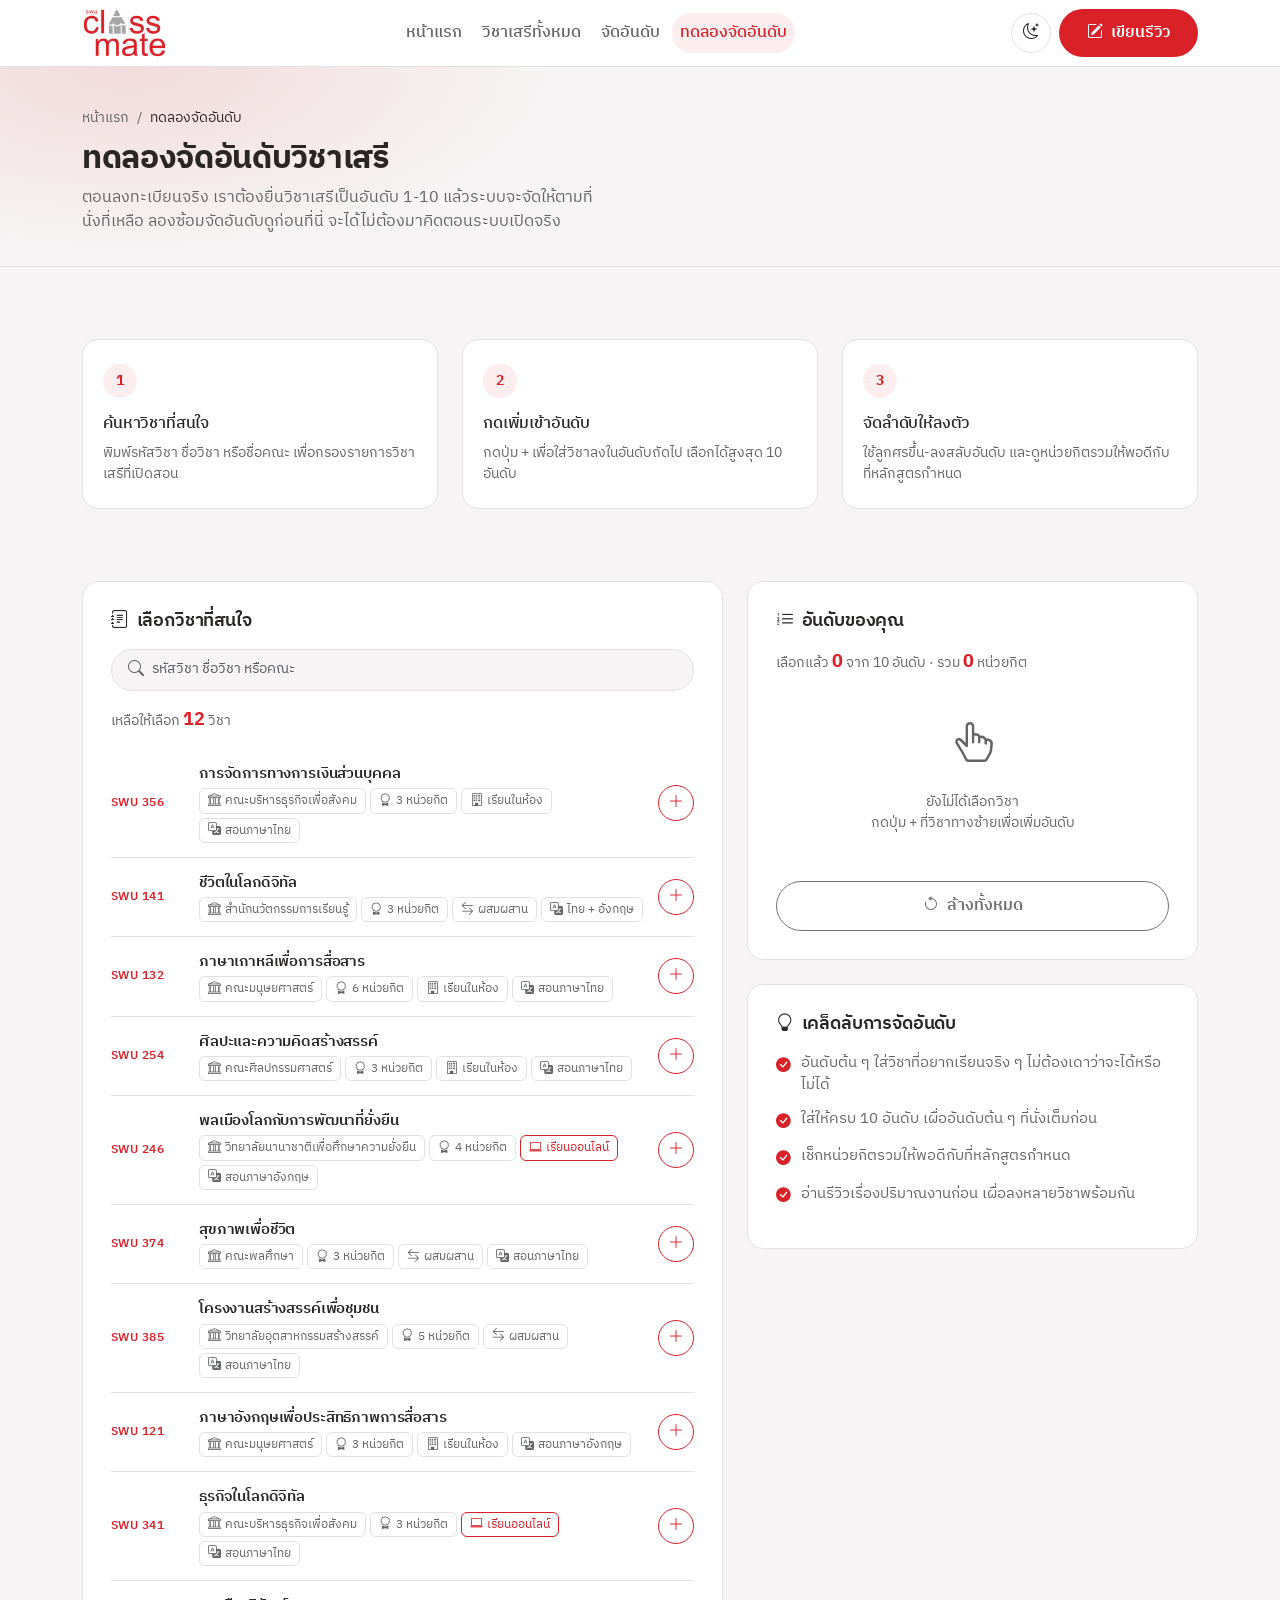
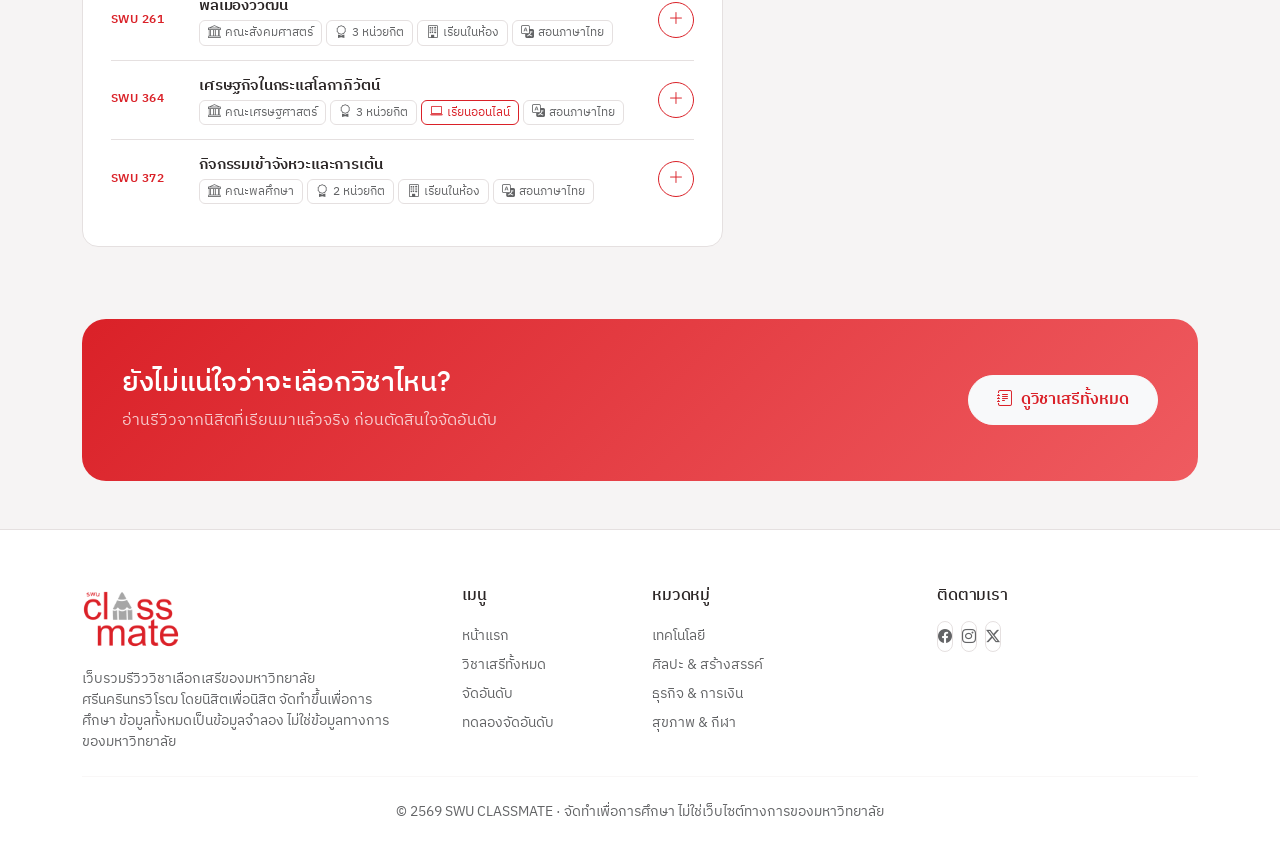
==== commit cf6a4e59: "ลดความซับซ้อนของโค้ด 6 จุด ให้อธิบายง่ายขึ้น เตรียมสำหรับการนำเสนอและสอบปากเปล่า เปลี่ยนเทคนิคที่อธิ" ====
--- a/about.html
+++ b/about.html
@@ -423,10 +423,10 @@
                 <i class="bi bi-lightbulb me-1" aria-hidden="true"></i> เคล็ดลับการจัดอันดับ
               </h2>
               <ul class="check-list">
-                <li>อันดับต้น ๆ ใส่วิชาที่อยากเรียนจริง ๆ ไม่ต้องเดาว่าจะได้หรือไม่ได้</li>
-                <li>ใส่ให้ครบ 10 อันดับ เผื่ออันดับต้น ๆ ที่นั่งเต็มก่อน</li>
-                <li>เช็กหน่วยกิตรวมให้พอดีกับที่หลักสูตรกำหนด</li>
-                <li>อ่านรีวิวเรื่องปริมาณงานก่อน เผื่อลงหลายวิชาพร้อมกัน</li>
+                <li><i class="bi bi-check-circle-fill" aria-hidden="true"></i> อันดับต้น ๆ ใส่วิชาที่อยากเรียนจริง ๆ ไม่ต้องเดาว่าจะได้หรือไม่ได้</li>
+                <li><i class="bi bi-check-circle-fill" aria-hidden="true"></i> ใส่ให้ครบ 10 อันดับ เผื่ออันดับต้น ๆ ที่นั่งเต็มก่อน</li>
+                <li><i class="bi bi-check-circle-fill" aria-hidden="true"></i> เช็กหน่วยกิตรวมให้พอดีกับที่หลักสูตรกำหนด</li>
+                <li><i class="bi bi-check-circle-fill" aria-hidden="true"></i> อ่านรีวิวเรื่องปริมาณงานก่อน เผื่อลงหลายวิชาพร้อมกัน</li>
               </ul>
             </div>
 
--- a/css/style.css
+++ b/css/style.css
@@ -12,7 +12,6 @@
   --cr-primary-soft: rgba(218, 33, 40, 0.08);
   /* สีรอง: เทา มศว */
   --cr-gray: #636466;
-  --cr-gray-dark: #454648;
   --cr-accent: #c8a24a;
 
   --cr-surface: #ffffff;
@@ -22,6 +21,19 @@
   --cr-border: #e5e0e0;
   --cr-shadow: 0 10px 30px rgba(43, 38, 38, 0.1);
   --cr-radius: 16px;
+
+  /* เฉดสีสำหรับไล่สีพื้น (gradient) - ต้องเปลี่ยนตามสีหลักด้วย */
+  --cr-primary-light: #ef5b60;      /* แดงอ่อน ใช้คู่กับแดงหลัก */
+  --cr-primary-deep: #8f1519;       /* แดงเข้ม ใช้กับการ์ดโทนเข้ม */
+  --cr-primary-deep-soft: #c73a40;  /* แดงเข้มแบบอ่อนลง คู่กับตัวบน */
+  --cr-gray-light: #96979a;         /* เทาอ่อน ใช้คู่กับเทาหลัก */
+
+  /* แสงจาง ๆ ที่พื้นหลังส่วนหัวของหน้า */
+  --cr-glow: rgba(218, 33, 40, 0.12);
+  --cr-glow-gray: rgba(99, 100, 102, 0.18);
+
+  /* แผ่นทึบทับบนรูป (ใช้กับป้ายหมวดหมู่) */
+  --cr-overlay: rgba(0, 0, 0, 0.35);
 }
 
 [data-bs-theme="dark"] {
@@ -37,6 +49,17 @@
   --cr-muted: #a49d9d;
   --cr-border: #3a3234;
   --cr-shadow: 0 10px 30px rgba(0, 0, 0, 0.5);
+
+  /* เฉดสีชุดเดียวกัน แต่ปรับให้สว่างขึ้นเพื่อให้เห็นบนพื้นเข้ม */
+  --cr-primary-light: #f5787d;
+  --cr-primary-deep: #a81f26;
+  --cr-primary-deep-soft: #d94a51;
+  --cr-gray-light: #b5b6b8;
+
+  --cr-glow: rgba(240, 71, 78, 0.16);
+  --cr-glow-gray: rgba(155, 156, 158, 0.12);
+
+  --cr-overlay: rgba(0, 0, 0, 0.5);
 }
 
 /* ---------- 2. พื้นฐานทั้งเว็บ ---------- */
@@ -150,7 +173,6 @@
 .cr-navbar {
   background-color: var(--cr-surface);
   border-bottom: 1px solid var(--cr-border);
-  backdrop-filter: blur(8px);
 }
 
 .cr-navbar .nav-link {
@@ -200,16 +222,13 @@
   padding: 88px 0 72px;
   overflow: hidden;
   background:
-    radial-gradient(900px 400px at 15% -10%, rgba(218, 33, 40, 0.14), transparent 60%),
-    radial-gradient(700px 400px at 90% 10%, rgba(99, 100, 102, 0.18), transparent 60%);
+    radial-gradient(900px 400px at 15% -10%, var(--cr-glow), transparent 60%),
+    radial-gradient(700px 400px at 90% 10%, var(--cr-glow-gray), transparent 60%);
 }
 
 .hero h1 {
   font-size: clamp(2rem, 5vw, 3.2rem);
   line-height: 1.25;
-  /* เกลี่ยความยาวแต่ละบรรทัดให้ใกล้เคียงกัน กันไม่ให้เหลือคำเดียวโดดบรรทัดสุดท้าย
-     เบราว์เซอร์รุ่นเก่าที่ไม่รองรับจะตัดบรรทัดแบบปกติ ไม่พัง */
-  text-wrap: balance;
 }
 
 /* เน้นคำในหัวข้อใหญ่ด้วยสีแดง มศว */
@@ -310,7 +329,7 @@
 .course-thumb {
   position: relative;
   aspect-ratio: 16 / 9;
-  background: linear-gradient(135deg, #da2128, #ef5b60);
+  background: linear-gradient(135deg, var(--cr-primary), var(--cr-primary-light));
   display: grid;
   place-items: center;
   color: #fff;
@@ -321,18 +340,18 @@
 
 /* สีพื้นการ์ด 3 แบบ ใส่คลาสเพิ่มที่ .course-thumb ได้เลย */
 .thumb-gray {
-  background: linear-gradient(135deg, #636466, #96979a);
+  background: linear-gradient(135deg, var(--cr-gray), var(--cr-gray-light));
 }
 
 .thumb-dark {
-  background: linear-gradient(135deg, #8f1519, #c73a40);
+  background: linear-gradient(135deg, var(--cr-primary-deep), var(--cr-primary-deep-soft));
 }
 
 .course-thumb .cat-badge {
   position: absolute;
   top: 12px;
   left: 12px;
-  background: rgba(0, 0, 0, 0.35);
+  background: var(--cr-overlay);
   border-radius: 999px;
   padding: 4px 12px;
   font-size: 0.75rem;
@@ -420,7 +439,7 @@
   width: 44px;
   height: 44px;
   border-radius: 50%;
-  background: linear-gradient(135deg, #da2128, #f0565c);
+  background: linear-gradient(135deg, var(--cr-primary), var(--cr-primary-light));
   color: #fff;
   display: grid;
   place-items: center;
@@ -440,7 +459,7 @@
 
 /* ---------- 11. แถบชวนเขียนรีวิว ---------- */
 .cta-band {
-  background: linear-gradient(135deg, #da2128, #f0565c);
+  background: linear-gradient(135deg, var(--cr-primary), var(--cr-primary-light));
   border-radius: 24px;
   color: #fff;
   padding: 48px 40px;
@@ -480,7 +499,7 @@
   padding: 40px 0 32px;
   border-bottom: 1px solid var(--cr-border);
   background:
-    radial-gradient(700px 300px at 10% 0%, rgba(218, 33, 40, 0.1), transparent 60%);
+    radial-gradient(700px 300px at 10% 0%, var(--cr-glow), transparent 60%);
 }
 
 .breadcrumb {
@@ -640,7 +659,7 @@
 }
 
 .course-row .row-thumb {
-  background: linear-gradient(135deg, #da2128, #ef5b60);
+  background: linear-gradient(135deg, var(--cr-primary), var(--cr-primary-light));
   color: #fff;
   display: flex;
   flex-direction: column;
@@ -653,11 +672,11 @@
 
 /* เขียนซ้ำเพื่อให้ชนะ .course-row .row-thumb ด้านบน */
 .course-row .row-thumb.thumb-gray {
-  background: linear-gradient(135deg, #636466, #96979a);
+  background: linear-gradient(135deg, var(--cr-gray), var(--cr-gray-light));
 }
 
 .course-row .row-thumb.thumb-dark {
-  background: linear-gradient(135deg, #8f1519, #c73a40);
+  background: linear-gradient(135deg, var(--cr-primary-deep), var(--cr-primary-deep-soft));
 }
 
 .row-thumb .row-code {
@@ -735,7 +754,7 @@
   padding: 32px 0 40px;
   border-bottom: 1px solid var(--cr-border);
   background:
-    radial-gradient(800px 340px at 12% 0%, rgba(218, 33, 40, 0.12), transparent 62%);
+    radial-gradient(800px 340px at 12% 0%, var(--cr-glow), transparent 62%);
 }
 
 .detail-code {
@@ -853,20 +872,19 @@
 }
 
 .check-list li {
-  position: relative;
-  padding-left: 30px;
+  display: flex;
+  align-items: flex-start; /* ให้ไอคอนอยู่ชิดบน ตรงกับบรรทัดแรกของข้อความ */
+  gap: 10px;
   margin-bottom: 12px;
   color: var(--cr-muted);
   font-size: 0.92rem;
 }
 
-.check-list li::before {
-  content: "\F26A"; /* ไอคอน bi-check-circle-fill ของ Bootstrap Icons */
-  font-family: "bootstrap-icons";
-  position: absolute;
-  left: 0;
-  top: 0;
-  color: var(--cr-primary);
+/* ไอคอนติ๊กถูกหน้าแต่ละข้อ (เขียน <i class="bi bi-check-circle-fill"> ไว้ใน HTML) */
+.check-list li i {
+  flex: none;
+  color: var(--cr-primary);
+  margin-top: 3px;
 }
 
 /* ตารางข้อมูลด้านข้าง */
@@ -980,7 +998,7 @@
   height: 46px;
   flex-shrink: 0;
   border-radius: 10px;
-  background: linear-gradient(135deg, #da2128, #ef5b60);
+  background: linear-gradient(135deg, var(--cr-primary), var(--cr-primary-light));
   color: #fff;
   display: grid;
   place-items: center;
@@ -1456,7 +1474,6 @@
   list-style: none;
   margin: 0;
   padding: 0;
-  counter-reset: rank;
 }
 
 .rank-slot {
@@ -1471,7 +1488,7 @@
   border-bottom: 0;
 }
 
-/* เลขอันดับ นับอัตโนมัติจาก CSS counter จึงไม่ต้องเขียนเลขใน JS */
+/* กล่องเลขอันดับ ตัวเลขข้างในใส่มาจาก JS */
 .slot-num {
   flex: none;
   width: 28px;
@@ -1485,11 +1502,6 @@
   place-items: center;
 }
 
-.slot-num::before {
-  counter-increment: rank;
-  content: counter(rank);
-}
-
 .slot-body {
   flex: 1;
   min-width: 0;
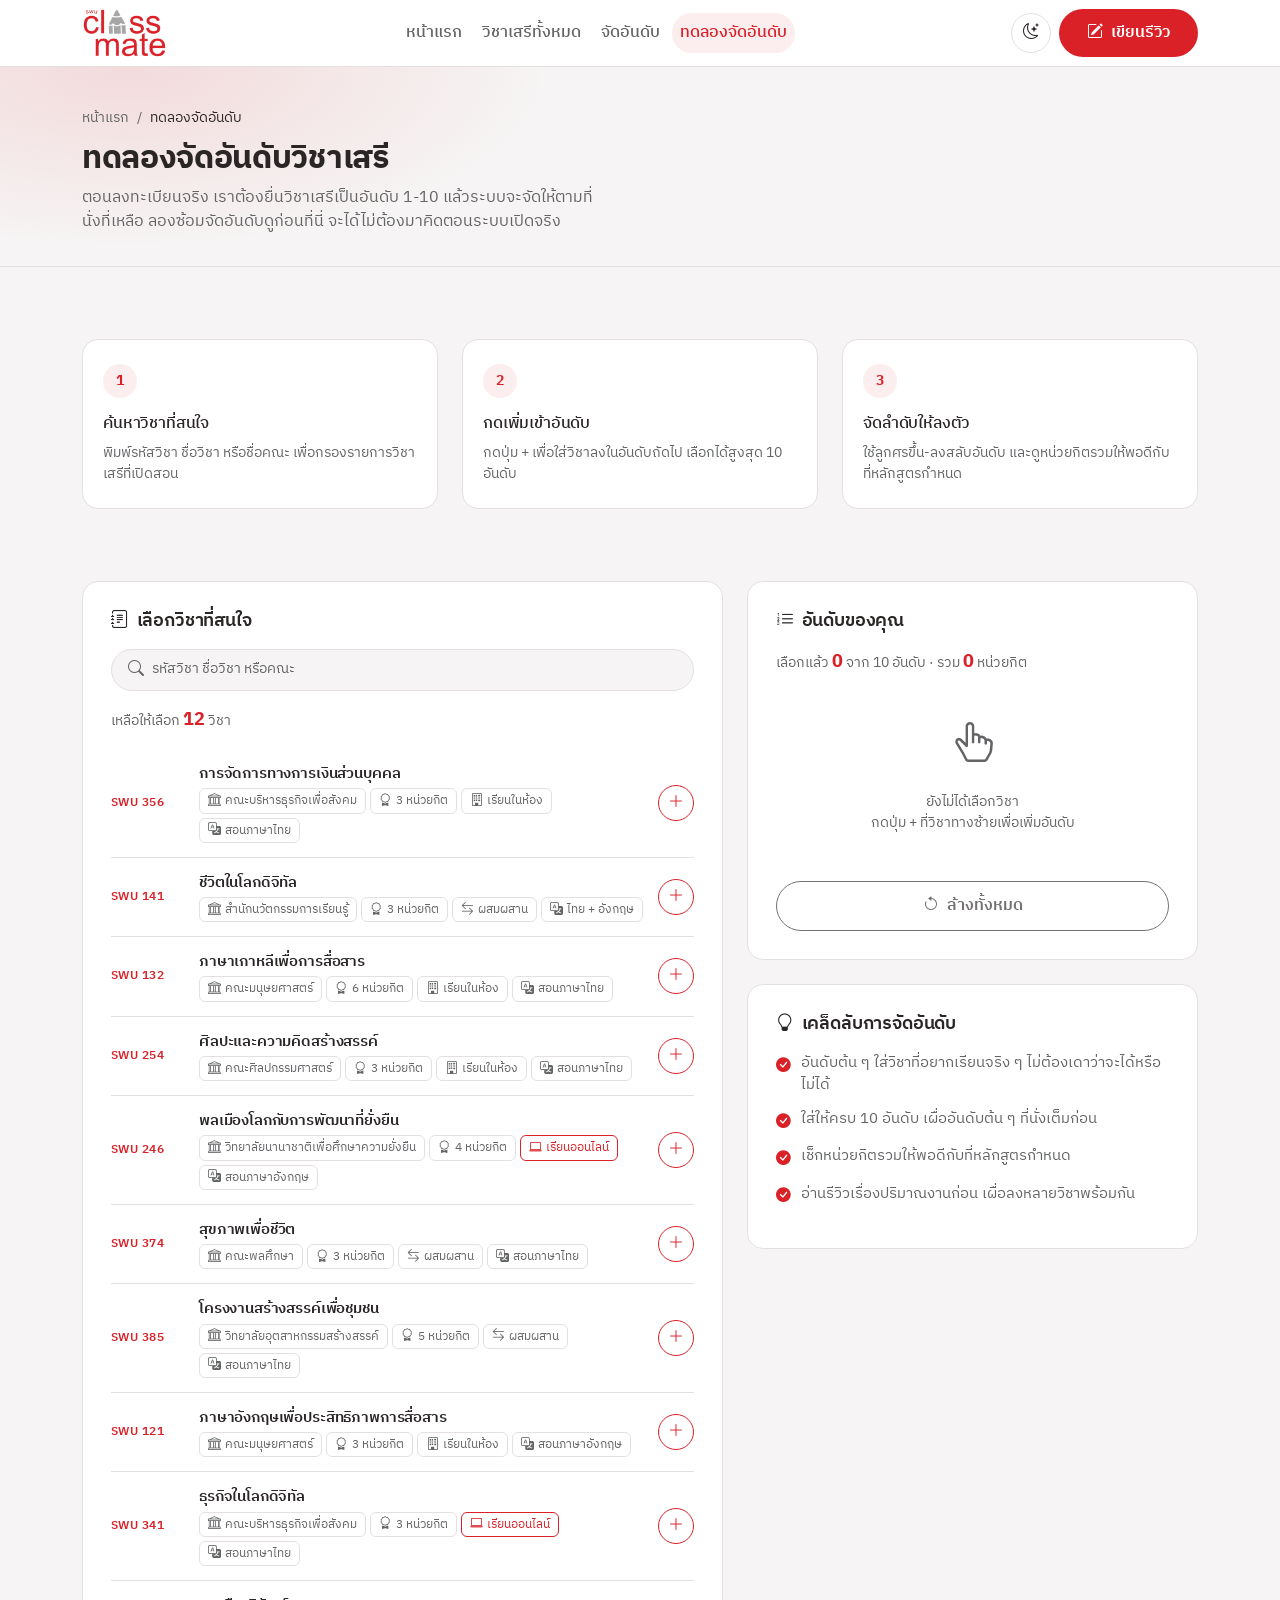
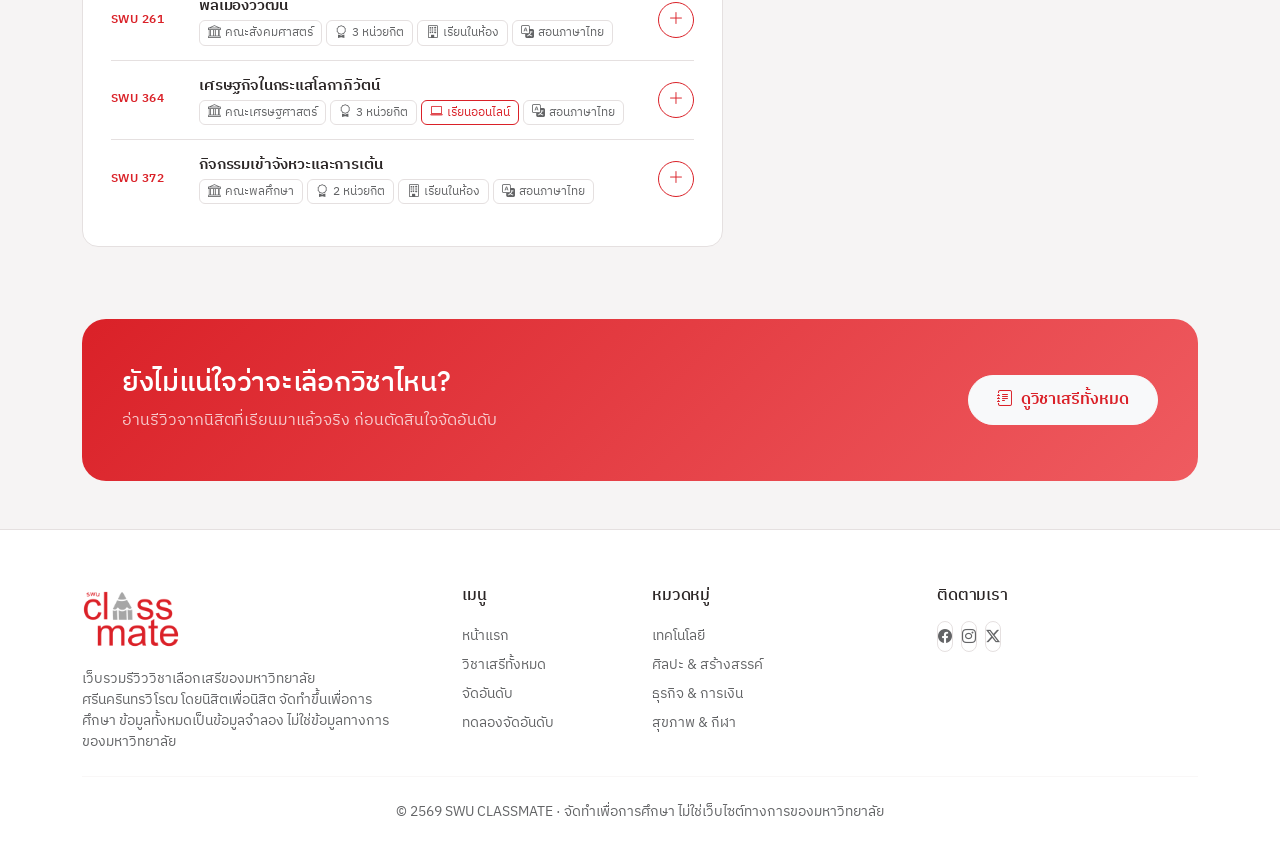
==== commit f3502ad3: "ลด CSS ที่เขียนเอง หันไปใช้ utility ของ Bootstrap แทน คลาสที่เขียนเอง 122 -> 117 ตัว | CSS 1586 -> 1" ====
--- a/about.html
+++ b/about.html
@@ -28,7 +28,7 @@
 <body>
 
   <!-- ==================== NAVBAR ==================== -->
-  <nav class="navbar navbar-expand-lg cr-navbar sticky-top">
+  <nav class="navbar navbar-expand cr-navbar sticky-top">
     <div class="container">
 
       <a class="navbar-brand d-flex align-items-center" href="index.html">
@@ -36,14 +36,9 @@
              width="271" height="160" />
       </a>
 
-      <button class="navbar-toggler border-0" type="button"
-              data-bs-toggle="collapse" data-bs-target="#mainNav"
-              aria-controls="mainNav" aria-expanded="false" aria-label="เปิดเมนู">
-        <span class="navbar-toggler-icon"></span>
-      </button>
 
       <div class="collapse navbar-collapse" id="mainNav">
-        <ul class="navbar-nav mx-auto gap-lg-1">
+        <ul class="navbar-nav mx-auto gap-1">
           <li class="nav-item"><a class="nav-link" href="index.html">หน้าแรก</a></li>
           <li class="nav-item"><a class="nav-link" href="courses.html">วิชาเสรีทั้งหมด</a></li>
           <li class="nav-item"><a class="nav-link" href="ranking.html">จัดอันดับ</a></li>
@@ -75,7 +70,7 @@
       </nav>
 
       <h1 class="section-title mb-2">ทดลองจัดอันดับวิชาเสรี</h1>
-      <p class="text-muted-cr mb-0 text-narrow-lg">
+      <p class="text-body-secondary mb-0 text-narrow-lg">
         ตอนลงทะเบียนจริง เราต้องยื่นวิชาเสรีเป็นอันดับ 1-10 แล้วระบบจะจัดให้ตามที่นั่งที่เหลือ
         ลองซ้อมจัดอันดับดูก่อนที่นี่ จะได้ไม่ต้องมาคิดตอนระบบเปิดจริง
       </p>
@@ -91,31 +86,31 @@
     <div class="container">
       <div class="row g-4">
 
-        <div class="col-md-4">
+        <div class="col-4">
           <div class="step-card">
             <p class="step-badge mb-3">1</p>
             <h2 class="h6 mb-2">ค้นหาวิชาที่สนใจ</h2>
-            <p class="text-muted-cr small mb-0">
+            <p class="text-body-secondary small mb-0">
               พิมพ์รหัสวิชา ชื่อวิชา หรือชื่อคณะ เพื่อกรองรายการวิชาเสรีที่เปิดสอน
             </p>
           </div>
         </div>
 
-        <div class="col-md-4">
+        <div class="col-4">
           <div class="step-card">
             <p class="step-badge mb-3">2</p>
             <h2 class="h6 mb-2">กดเพิ่มเข้าอันดับ</h2>
-            <p class="text-muted-cr small mb-0">
+            <p class="text-body-secondary small mb-0">
               กดปุ่ม + เพื่อใส่วิชาลงในอันดับถัดไป เลือกได้สูงสุด 10 อันดับ
             </p>
           </div>
         </div>
 
-        <div class="col-md-4">
+        <div class="col-4">
           <div class="step-card">
             <p class="step-badge mb-3">3</p>
             <h2 class="h6 mb-2">จัดลำดับให้ลงตัว</h2>
-            <p class="text-muted-cr small mb-0">
+            <p class="text-body-secondary small mb-0">
               ใช้ลูกศรขึ้น-ลงสลับอันดับ และดูหน่วยกิตรวมให้พอดีกับที่หลักสูตรกำหนด
             </p>
           </div>
@@ -131,7 +126,7 @@
       <div class="row g-4">
 
         <!-- คอลัมน์ซ้าย: เลือกวิชา -->
-        <div class="col-lg-7">
+        <div class="col-7">
           <div class="panel">
 
             <h2 class="panel-title">
@@ -139,7 +134,7 @@
             </h2>
 
             <div class="filter-search d-flex align-items-center gap-2 mb-3">
-              <i class="bi bi-search text-muted-cr" aria-hidden="true"></i>
+              <i class="bi bi-search text-body-secondary" aria-hidden="true"></i>
               <label for="poolSearch" class="visually-hidden">ค้นหาวิชาเสรี</label>
               <input type="search" class="form-control" id="poolSearch"
                      placeholder="รหัสวิชา ชื่อวิชา หรือคณะ" />
@@ -380,8 +375,8 @@
             </article>
             </div>
 
-            <div id="poolEmpty" class="text-center text-muted-cr py-5 d-none">
-              <i class="bi bi-inbox icon-empty" aria-hidden="true"></i>
+            <div id="poolEmpty" class="text-center text-body-secondary py-5 d-none">
+              <i class="bi bi-inbox fs-1" aria-hidden="true"></i>
               <p class="mt-3 mb-0">ไม่พบวิชาที่ค้นหา</p>
             </div>
 
@@ -389,7 +384,7 @@
         </div>
 
         <!-- คอลัมน์ขวา: อันดับของคุณ -->
-        <aside class="col-lg-5">
+        <aside class="col-5">
           <div class="sticky-side">
 
             <div class="panel mb-4">
@@ -404,8 +399,8 @@
 
               <ol class="rank-list" id="rankList"></ol>
 
-              <div id="rankEmpty" class="text-center text-muted-cr py-4">
-                <i class="bi bi-hand-index-thumb icon-empty" aria-hidden="true"></i>
+              <div id="rankEmpty" class="text-center text-body-secondary py-4">
+                <i class="bi bi-hand-index-thumb fs-1" aria-hidden="true"></i>
                 <p class="mt-3 mb-0 small">
                   ยังไม่ได้เลือกวิชา<br />กดปุ่ม + ที่วิชาทางซ้ายเพื่อเพิ่มอันดับ
                 </p>
@@ -461,18 +456,18 @@
     <div class="container">
       <div class="row g-4">
 
-        <div class="col-lg-4">
+        <div class="col-4">
           <a class="navbar-brand d-flex align-items-center mb-3" href="index.html">
             <img src="images/logo.png" alt="SWU CLASSMATE" class="brand-logo brand-logo-lg"
                  width="271" height="160" />
           </a>
-          <p class="text-muted-cr small mb-0 text-narrow">
+          <p class="text-body-secondary small mb-0 text-narrow">
             เว็บรวมรีวิววิชาเลือกเสรีของมหาวิทยาลัยศรีนครินทรวิโรฒ โดยนิสิตเพื่อนิสิต
             จัดทำขึ้นเพื่อการศึกษา ข้อมูลทั้งหมดเป็นข้อมูลจำลอง ไม่ใช่ข้อมูลทางการของมหาวิทยาลัย
           </p>
         </div>
 
-        <div class="col-6 col-lg-2">
+        <div class="col-2">
           <h2 class="h6 mb-3">เมนู</h2>
           <ul class="list-unstyled small mb-0">
             <li><a href="index.html">หน้าแรก</a></li>
@@ -482,7 +477,7 @@
           </ul>
         </div>
 
-        <div class="col-6 col-lg-3">
+        <div class="col-3">
           <h2 class="h6 mb-3">หมวดหมู่</h2>
           <ul class="list-unstyled small mb-0">
             <li><a href="courses.html">เทคโนโลยี</a></li>
@@ -492,7 +487,7 @@
           </ul>
         </div>
 
-        <div class="col-lg-3">
+        <div class="col-3">
           <h2 class="h6 mb-3">ติดตามเรา</h2>
           <div class="d-flex gap-2">
             <a href="#" class="chip" aria-label="Facebook"><i class="bi bi-facebook"></i></a>
@@ -504,7 +499,7 @@
       </div>
 
       <hr class="my-4 hr-cr" />
-      <p class="text-center text-muted-cr small mb-0">
+      <p class="text-center text-body-secondary small mb-0">
         &copy; <span id="year"></span> SWU CLASSMATE · จัดทำเพื่อการศึกษา ไม่ใช่เว็บไซต์ทางการของมหาวิทยาลัย
       </p>
 
--- a/css/style.css
+++ b/css/style.css
@@ -34,6 +34,10 @@
 
   /* แผ่นทึบทับบนรูป (ใช้กับป้ายหมวดหมู่) */
   --cr-overlay: rgba(0, 0, 0, 0.35);
+
+  /* ชี้ตัวแปรของ Bootstrap มาที่สีของเรา
+     จะได้ใช้ utility ของ Bootstrap ได้เลย ไม่ต้องเขียนคลาสเอง */
+  --bs-secondary-color: var(--cr-muted);
 }
 
 [data-bs-theme="dark"] {
@@ -60,6 +64,8 @@
   --cr-glow-gray: rgba(155, 156, 158, 0.12);
 
   --cr-overlay: rgba(0, 0, 0, 0.5);
+
+  --bs-secondary-color: var(--cr-muted);
 }
 
 /* ---------- 2. พื้นฐานทั้งเว็บ ---------- */
@@ -67,6 +73,33 @@
   font-family: "IBM Plex Sans Thai", "Segoe UI", sans-serif;
   background-color: var(--cr-bg);
   color: var(--cr-text);
+  /* เว็บนี้ออกแบบสำหรับจอคอมพิวเตอร์
+     ตรึงความกว้างขั้นต่ำไว้ จอแคบกว่านี้จะเลื่อนดูแนวนอนแทนการบีบ layout */
+  min-width: 1140px;
+}
+
+/* ตรึงความกว้างกล่องเนื้อหา
+   ปกติ .container ของ Bootstrap จะเปลี่ยนความกว้างตามขนาดจอ (1320/1140/960/720)
+   เขียนทับให้คงที่ เพื่อให้ทุกจอเห็นหน้าตาเหมือนกันทั้งหมด */
+.container {
+  width: 1140px;
+  max-width: 1140px;
+}
+
+/* กล่องพื้นฐานของเว็บ - ใช้ร่วมกัน 9 ที่
+   แยก 3 บรรทัดนี้ออกมาไว้ที่เดียว จะได้ไม่ต้องเขียนซ้ำในทุกกล่อง */
+.hero-card,
+.stat-box,
+.review-card,
+.filter-panel,
+.toolbar,
+.score-card,
+.panel,
+.podium-item,
+.step-card {
+  background-color: var(--cr-surface);
+  border: 1px solid var(--cr-border);
+  border-radius: var(--cr-radius);
 }
 
 h1, h2, h3, h4, .navbar-brand {
@@ -88,12 +121,8 @@
   margin-bottom: 40px;
 }
 
-.text-muted-cr {
-  color: var(--cr-muted) !important;
-}
-
-/* ไอคอนสีแดง มศว */
-.icon-cr {
+/* ข้อความหรือไอคอนสีแดง มศว */
+.text-cr {
   color: var(--cr-primary);
 }
 
@@ -102,11 +131,6 @@
   font-size: 0.7rem;
 }
 
-/* ไอคอนใหญ่ในกล่องสถานะว่าง (ไม่พบผลลัพธ์) */
-.icon-empty {
-  font-size: 2.5rem;
-}
-
 /* ลิงก์สีแดง มศว ไม่มีเส้นใต้ เช่น "ดูรีวิวทั้งหมด →" */
 .link-cr {
   color: var(--cr-primary);
@@ -132,10 +156,6 @@
   max-width: 520px;
 }
 
-/* ย่อหน้าที่ต้องการระยะห่างบรรทัดมากกว่าปกติ (ข้อความยาว ๆ) */
-.leading-loose {
-  line-height: 1.9;
-}
 
 /* ---------- 3. ปุ่มของเว็บ ---------- */
 .btn-cr {
@@ -231,11 +251,6 @@
   line-height: 1.25;
 }
 
-/* เน้นคำในหัวข้อใหญ่ด้วยสีแดง มศว */
-.hero .highlight {
-  color: var(--cr-primary);
-}
-
 .hero-search {
   background-color: var(--cr-surface);
   border: 1px solid var(--cr-border);
@@ -274,9 +289,6 @@
 
 /* การ์ดลอยในหน้า Hero */
 .hero-card {
-  background-color: var(--cr-surface);
-  border: 1px solid var(--cr-border);
-  border-radius: var(--cr-radius);
   box-shadow: var(--cr-shadow);
   padding: 22px;
 }
@@ -292,9 +304,6 @@
 
 /* ---------- 6. แถบสถิติ ---------- */
 .stat-box {
-  background-color: var(--cr-surface);
-  border: 1px solid var(--cr-border);
-  border-radius: var(--cr-radius);
   padding: 26px 20px;
   height: 100%;
   text-align: center;
@@ -428,9 +437,6 @@
 
 /* ---------- 10. การ์ดรีวิว ---------- */
 .review-card {
-  background-color: var(--cr-surface);
-  border: 1px solid var(--cr-border);
-  border-radius: var(--cr-radius);
   padding: 24px;
   height: 100%;
 }
@@ -523,9 +529,6 @@
 
 /* ---------- 14. กล่องตัวกรอง (Sidebar) ---------- */
 .filter-panel {
-  background-color: var(--cr-surface);
-  border: 1px solid var(--cr-border);
-  border-radius: var(--cr-radius);
   padding: 24px;
 }
 
@@ -621,9 +624,6 @@
 
 /* ---------- 15. แถบเครื่องมือด้านบนรายการ ---------- */
 .toolbar {
-  background-color: var(--cr-surface);
-  border: 1px solid var(--cr-border);
-  border-radius: var(--cr-radius);
   padding: 14px 20px;
 }
 
@@ -786,9 +786,6 @@
 
 /* กล่องคะแนนรวมด้านขวา */
 .score-card {
-  background-color: var(--cr-surface);
-  border: 1px solid var(--cr-border);
-  border-radius: var(--cr-radius);
   box-shadow: var(--cr-shadow);
   padding: 24px;
   text-align: center;
@@ -848,9 +845,6 @@
 
 /* ---------- 20. กล่องเนื้อหาทั่วไป ---------- */
 .panel {
-  background-color: var(--cr-surface);
-  border: 1px solid var(--cr-border);
-  border-radius: var(--cr-radius);
   padding: 28px;
 }
 
@@ -1015,11 +1009,9 @@
 }
 
 /* แถบข้างที่ลอยตามตอนเลื่อน */
-@media (min-width: 992px) {
-  .sticky-side {
-    position: sticky;
-    top: 90px;
-  }
+.sticky-side {
+  position: sticky;
+  top: 90px;
 }
 
 /* ---------- 23. ฟอร์มเขียนรีวิว ---------- */
@@ -1214,9 +1206,6 @@
 }
 
 .podium-item {
-  background-color: var(--cr-surface);
-  border: 1px solid var(--cr-border);
-  border-radius: var(--cr-radius);
   padding: 24px 20px;
   text-align: center;
   position: relative;
@@ -1556,9 +1545,6 @@
 /* ขั้นตอนการใช้งาน 3 ขั้น */
 .step-card {
   height: 100%;
-  background-color: var(--cr-surface);
-  border: 1px solid var(--cr-border);
-  border-radius: var(--cr-radius);
   padding: 24px 20px;
 }
 
@@ -1574,46 +1560,3 @@
   place-items: center;
   margin-bottom: 14px;
 }
-
-/* ---------- 26. Responsive ---------- */
-@media (max-width: 991.98px) {
-  .course-row {
-    grid-template-columns: 120px 1fr;
-  }
-}
-
-@media (max-width: 767.98px) {
-  .section { padding: 48px 0; }
-  .hero { padding: 56px 0 40px; }
-  .cta-band { padding: 32px 24px; text-align: center; }
-  .float-slow { animation: none; }
-
-  /* การ์ดแถวนอน เปลี่ยนเป็นแนวตั้งบนมือถือ */
-  .course-row {
-    grid-template-columns: 1fr;
-  }
-
-  .course-row .row-thumb {
-    flex-direction: row;
-    justify-content: space-between;
-    padding: 14px 20px;
-  }
-
-  .row-thumb .row-score {
-    font-size: 1.4rem;
-  }
-
-  .mini-scores {
-    grid-template-columns: 1fr;
-    gap: 8px;
-  }
-
-  /* แท่นรับรางวัลบนมือถือ เรียงเป็นแนวตั้ง */
-  .podium {
-    grid-template-columns: 1fr;
-  }
-
-  .podium-item.is-first {
-    order: -1; /* ดันอันดับ 1 ขึ้นไปอยู่บนสุด */
-  }
-}
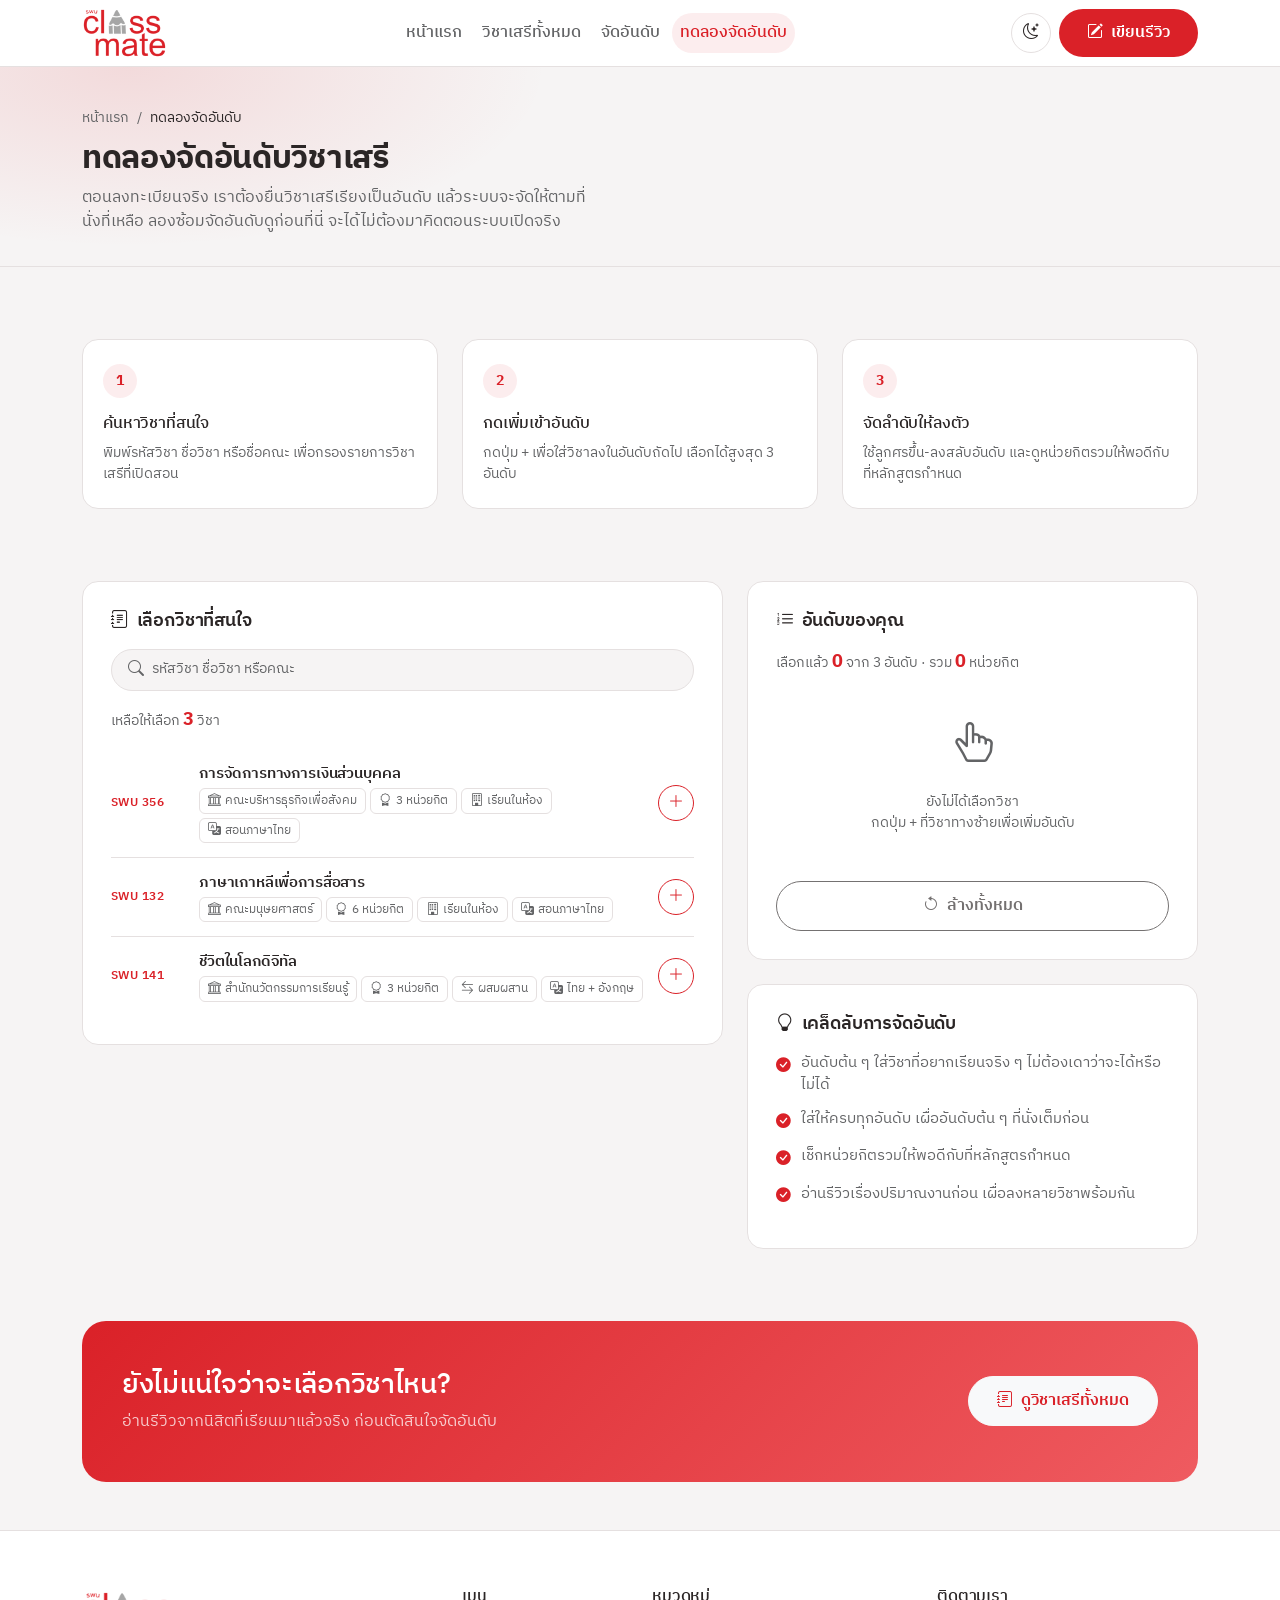
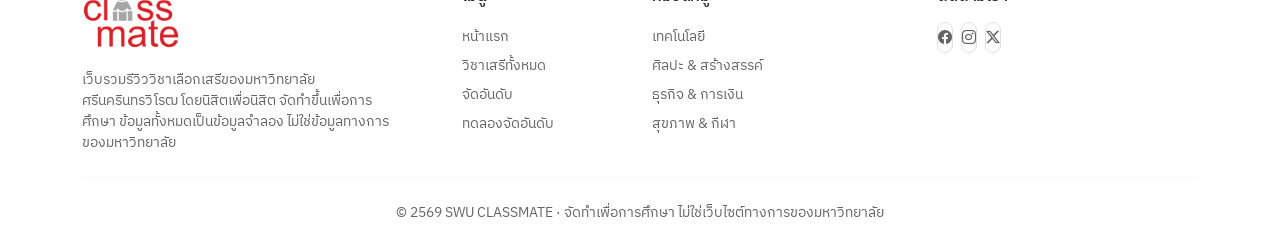
==== commit ec3fe4d2: "ลดรายวิชาทั้งเว็บจาก 12 เหลือ 3 วิชา เก็บ SWU 356, SWU 132, SWU 141 ซึ่งเป็น 3 อันดับคะแนนสูงสุดพอดี" ====
--- a/about.html
+++ b/about.html
@@ -4,7 +4,7 @@
   <meta charset="UTF-8" />
   <meta name="viewport" content="width=device-width, initial-scale=1" />
   <title>ทดลองจัดอันดับวิชาเสรี | SWU CLASSMATE</title>
-  <meta name="description" content="ทดลองจัดอันดับวิชาเลือกเสรีของมหาวิทยาลัยศรีนครินทรวิโรฒ 10 อันดับ ค้นหาวิชา เพิ่มเข้าอันดับ แล้วจัดลำดับให้ลงตัว ก่อนยื่นจริงในระบบลงทะเบียน" />
+  <meta name="description" content="ทดลองจัดอันดับวิชาเลือกเสรีของมหาวิทยาลัยศรีนครินทรวิโรฒ ค้นหาวิชา เพิ่มเข้าอันดับ แล้วจัดลำดับให้ลงตัว ก่อนยื่นจริงในระบบลงทะเบียน" />
 
   <!-- Google Fonts -->
   <link rel="preconnect" href="https://fonts.googleapis.com" />
@@ -71,7 +71,7 @@
 
       <h1 class="section-title mb-2">ทดลองจัดอันดับวิชาเสรี</h1>
       <p class="text-body-secondary mb-0 text-narrow-lg">
-        ตอนลงทะเบียนจริง เราต้องยื่นวิชาเสรีเป็นอันดับ 1-10 แล้วระบบจะจัดให้ตามที่นั่งที่เหลือ
+        ตอนลงทะเบียนจริง เราต้องยื่นวิชาเสรีเรียงเป็นอันดับ แล้วระบบจะจัดให้ตามที่นั่งที่เหลือ
         ลองซ้อมจัดอันดับดูก่อนที่นี่ จะได้ไม่ต้องมาคิดตอนระบบเปิดจริง
       </p>
 
@@ -101,7 +101,7 @@
             <p class="step-badge mb-3">2</p>
             <h2 class="h6 mb-2">กดเพิ่มเข้าอันดับ</h2>
             <p class="text-body-secondary small mb-0">
-              กดปุ่ม + เพื่อใส่วิชาลงในอันดับถัดไป เลือกได้สูงสุด 10 อันดับ
+              กดปุ่ม + เพื่อใส่วิชาลงในอันดับถัดไป เลือกได้สูงสุด 3 อันดับ
             </p>
           </div>
         </div>
@@ -141,7 +141,7 @@
             </div>
 
             <p class="rank-counter mb-3" aria-live="polite">
-              เหลือให้เลือก <strong id="poolCount">12</strong> วิชา
+              เหลือให้เลือก <strong id="poolCount">3</strong> วิชา
             </p>
 
             <div id="poolList">
@@ -161,6 +161,25 @@
               </div>
               <button type="button" class="btn-add" data-add
                       aria-label="เพิ่ม การจัดการทางการเงินส่วนบุคคล เข้าอันดับ">
+                <i class="bi bi-plus-lg" aria-hidden="true"></i>
+              </button>
+            </article>
+            <article class="pick-row"
+                     data-code="SWU132" data-name="ภาษาเกาหลีเพื่อการสื่อสาร"
+                     data-credit="6"
+                     data-search="SWU 132 ภาษาเกาหลีเพื่อการสื่อสาร ภาษา &amp; การสื่อสาร คณะมนุษยศาสตร์">
+              <p class="pick-code mb-0">SWU 132</p>
+              <div class="pick-body">
+                <h3 class="pick-name">ภาษาเกาหลีเพื่อการสื่อสาร</h3>
+                <div class="d-flex flex-wrap gap-1">
+                  <span class="meta-badge"><i class="bi bi-bank" aria-hidden="true"></i> คณะมนุษยศาสตร์</span>
+                  <span class="meta-badge"><i class="bi bi-award" aria-hidden="true"></i> 6 หน่วยกิต</span>
+                  <span class="meta-badge"><i class="bi bi-building" aria-hidden="true"></i> เรียนในห้อง</span>
+                  <span class="meta-badge"><i class="bi bi-translate" aria-hidden="true"></i> สอนภาษาไทย</span>
+                </div>
+              </div>
+              <button type="button" class="btn-add" data-add
+                      aria-label="เพิ่ม ภาษาเกาหลีเพื่อการสื่อสาร เข้าอันดับ">
                 <i class="bi bi-plus-lg" aria-hidden="true"></i>
               </button>
             </article>
@@ -183,196 +202,6 @@
                 <i class="bi bi-plus-lg" aria-hidden="true"></i>
               </button>
             </article>
-            <article class="pick-row"
-                     data-code="SWU132" data-name="ภาษาเกาหลีเพื่อการสื่อสาร"
-                     data-credit="6"
-                     data-search="SWU 132 ภาษาเกาหลีเพื่อการสื่อสาร ภาษา &amp; การสื่อสาร คณะมนุษยศาสตร์">
-              <p class="pick-code mb-0">SWU 132</p>
-              <div class="pick-body">
-                <h3 class="pick-name">ภาษาเกาหลีเพื่อการสื่อสาร</h3>
-                <div class="d-flex flex-wrap gap-1">
-                  <span class="meta-badge"><i class="bi bi-bank" aria-hidden="true"></i> คณะมนุษยศาสตร์</span>
-                  <span class="meta-badge"><i class="bi bi-award" aria-hidden="true"></i> 6 หน่วยกิต</span>
-                  <span class="meta-badge"><i class="bi bi-building" aria-hidden="true"></i> เรียนในห้อง</span>
-                  <span class="meta-badge"><i class="bi bi-translate" aria-hidden="true"></i> สอนภาษาไทย</span>
-                </div>
-              </div>
-              <button type="button" class="btn-add" data-add
-                      aria-label="เพิ่ม ภาษาเกาหลีเพื่อการสื่อสาร เข้าอันดับ">
-                <i class="bi bi-plus-lg" aria-hidden="true"></i>
-              </button>
-            </article>
-            <article class="pick-row"
-                     data-code="SWU254" data-name="ศิลปะและความคิดสร้างสรรค์"
-                     data-credit="3"
-                     data-search="SWU 254 ศิลปะและความคิดสร้างสรรค์ ศิลปะ &amp; สร้างสรรค์ คณะศิลปกรรมศาสตร์">
-              <p class="pick-code mb-0">SWU 254</p>
-              <div class="pick-body">
-                <h3 class="pick-name">ศิลปะและความคิดสร้างสรรค์</h3>
-                <div class="d-flex flex-wrap gap-1">
-                  <span class="meta-badge"><i class="bi bi-bank" aria-hidden="true"></i> คณะศิลปกรรมศาสตร์</span>
-                  <span class="meta-badge"><i class="bi bi-award" aria-hidden="true"></i> 3 หน่วยกิต</span>
-                  <span class="meta-badge"><i class="bi bi-building" aria-hidden="true"></i> เรียนในห้อง</span>
-                  <span class="meta-badge"><i class="bi bi-translate" aria-hidden="true"></i> สอนภาษาไทย</span>
-                </div>
-              </div>
-              <button type="button" class="btn-add" data-add
-                      aria-label="เพิ่ม ศิลปะและความคิดสร้างสรรค์ เข้าอันดับ">
-                <i class="bi bi-plus-lg" aria-hidden="true"></i>
-              </button>
-            </article>
-            <article class="pick-row"
-                     data-code="SWU246" data-name="พลเมืองโลกกับการพัฒนาที่ยั่งยืน"
-                     data-credit="4"
-                     data-search="SWU 246 พลเมืองโลกกับการพัฒนาที่ยั่งยืน สังคม &amp; พลเมือง วิทยาลัยนานาชาติเพื่อศึกษาความยั่งยืน">
-              <p class="pick-code mb-0">SWU 246</p>
-              <div class="pick-body">
-                <h3 class="pick-name">พลเมืองโลกกับการพัฒนาที่ยั่งยืน</h3>
-                <div class="d-flex flex-wrap gap-1">
-                  <span class="meta-badge"><i class="bi bi-bank" aria-hidden="true"></i> วิทยาลัยนานาชาติเพื่อศึกษาความยั่งยืน</span>
-                  <span class="meta-badge"><i class="bi bi-award" aria-hidden="true"></i> 4 หน่วยกิต</span>
-                  <span class="meta-badge is-online"><i class="bi bi-laptop" aria-hidden="true"></i> เรียนออนไลน์</span>
-                  <span class="meta-badge"><i class="bi bi-translate" aria-hidden="true"></i> สอนภาษาอังกฤษ</span>
-                </div>
-              </div>
-              <button type="button" class="btn-add" data-add
-                      aria-label="เพิ่ม พลเมืองโลกกับการพัฒนาที่ยั่งยืน เข้าอันดับ">
-                <i class="bi bi-plus-lg" aria-hidden="true"></i>
-              </button>
-            </article>
-            <article class="pick-row"
-                     data-code="SWU374" data-name="สุขภาพเพื่อชีวิต"
-                     data-credit="3"
-                     data-search="SWU 374 สุขภาพเพื่อชีวิต สุขภาพ &amp; กีฬา คณะพลศึกษา">
-              <p class="pick-code mb-0">SWU 374</p>
-              <div class="pick-body">
-                <h3 class="pick-name">สุขภาพเพื่อชีวิต</h3>
-                <div class="d-flex flex-wrap gap-1">
-                  <span class="meta-badge"><i class="bi bi-bank" aria-hidden="true"></i> คณะพลศึกษา</span>
-                  <span class="meta-badge"><i class="bi bi-award" aria-hidden="true"></i> 3 หน่วยกิต</span>
-                  <span class="meta-badge"><i class="bi bi-arrow-left-right" aria-hidden="true"></i> ผสมผสาน</span>
-                  <span class="meta-badge"><i class="bi bi-translate" aria-hidden="true"></i> สอนภาษาไทย</span>
-                </div>
-              </div>
-              <button type="button" class="btn-add" data-add
-                      aria-label="เพิ่ม สุขภาพเพื่อชีวิต เข้าอันดับ">
-                <i class="bi bi-plus-lg" aria-hidden="true"></i>
-              </button>
-            </article>
-            <article class="pick-row"
-                     data-code="SWU385" data-name="โครงงานสร้างสรรค์เพื่อชุมชน"
-                     data-credit="5"
-                     data-search="SWU 385 โครงงานสร้างสรรค์เพื่อชุมชน ศิลปะ &amp; สร้างสรรค์ วิทยาลัยอุตสาหกรรมสร้างสรรค์">
-              <p class="pick-code mb-0">SWU 385</p>
-              <div class="pick-body">
-                <h3 class="pick-name">โครงงานสร้างสรรค์เพื่อชุมชน</h3>
-                <div class="d-flex flex-wrap gap-1">
-                  <span class="meta-badge"><i class="bi bi-bank" aria-hidden="true"></i> วิทยาลัยอุตสาหกรรมสร้างสรรค์</span>
-                  <span class="meta-badge"><i class="bi bi-award" aria-hidden="true"></i> 5 หน่วยกิต</span>
-                  <span class="meta-badge"><i class="bi bi-arrow-left-right" aria-hidden="true"></i> ผสมผสาน</span>
-                  <span class="meta-badge"><i class="bi bi-translate" aria-hidden="true"></i> สอนภาษาไทย</span>
-                </div>
-              </div>
-              <button type="button" class="btn-add" data-add
-                      aria-label="เพิ่ม โครงงานสร้างสรรค์เพื่อชุมชน เข้าอันดับ">
-                <i class="bi bi-plus-lg" aria-hidden="true"></i>
-              </button>
-            </article>
-            <article class="pick-row"
-                     data-code="SWU121" data-name="ภาษาอังกฤษเพื่อประสิทธิภาพการสื่อสาร"
-                     data-credit="3"
-                     data-search="SWU 121 ภาษาอังกฤษเพื่อประสิทธิภาพการสื่อสาร ภาษา &amp; การสื่อสาร คณะมนุษยศาสตร์">
-              <p class="pick-code mb-0">SWU 121</p>
-              <div class="pick-body">
-                <h3 class="pick-name">ภาษาอังกฤษเพื่อประสิทธิภาพการสื่อสาร</h3>
-                <div class="d-flex flex-wrap gap-1">
-                  <span class="meta-badge"><i class="bi bi-bank" aria-hidden="true"></i> คณะมนุษยศาสตร์</span>
-                  <span class="meta-badge"><i class="bi bi-award" aria-hidden="true"></i> 3 หน่วยกิต</span>
-                  <span class="meta-badge"><i class="bi bi-building" aria-hidden="true"></i> เรียนในห้อง</span>
-                  <span class="meta-badge"><i class="bi bi-translate" aria-hidden="true"></i> สอนภาษาอังกฤษ</span>
-                </div>
-              </div>
-              <button type="button" class="btn-add" data-add
-                      aria-label="เพิ่ม ภาษาอังกฤษเพื่อประสิทธิภาพการสื่อสาร เข้าอันดับ">
-                <i class="bi bi-plus-lg" aria-hidden="true"></i>
-              </button>
-            </article>
-            <article class="pick-row"
-                     data-code="SWU341" data-name="ธุรกิจในโลกดิจิทัล"
-                     data-credit="3"
-                     data-search="SWU 341 ธุรกิจในโลกดิจิทัล เทคโนโลยี คณะบริหารธุรกิจเพื่อสังคม">
-              <p class="pick-code mb-0">SWU 341</p>
-              <div class="pick-body">
-                <h3 class="pick-name">ธุรกิจในโลกดิจิทัล</h3>
-                <div class="d-flex flex-wrap gap-1">
-                  <span class="meta-badge"><i class="bi bi-bank" aria-hidden="true"></i> คณะบริหารธุรกิจเพื่อสังคม</span>
-                  <span class="meta-badge"><i class="bi bi-award" aria-hidden="true"></i> 3 หน่วยกิต</span>
-                  <span class="meta-badge is-online"><i class="bi bi-laptop" aria-hidden="true"></i> เรียนออนไลน์</span>
-                  <span class="meta-badge"><i class="bi bi-translate" aria-hidden="true"></i> สอนภาษาไทย</span>
-                </div>
-              </div>
-              <button type="button" class="btn-add" data-add
-                      aria-label="เพิ่ม ธุรกิจในโลกดิจิทัล เข้าอันดับ">
-                <i class="bi bi-plus-lg" aria-hidden="true"></i>
-              </button>
-            </article>
-            <article class="pick-row"
-                     data-code="SWU261" data-name="พลเมืองวิวัฒน์"
-                     data-credit="3"
-                     data-search="SWU 261 พลเมืองวิวัฒน์ สังคม &amp; พลเมือง คณะสังคมศาสตร์">
-              <p class="pick-code mb-0">SWU 261</p>
-              <div class="pick-body">
-                <h3 class="pick-name">พลเมืองวิวัฒน์</h3>
-                <div class="d-flex flex-wrap gap-1">
-                  <span class="meta-badge"><i class="bi bi-bank" aria-hidden="true"></i> คณะสังคมศาสตร์</span>
-                  <span class="meta-badge"><i class="bi bi-award" aria-hidden="true"></i> 3 หน่วยกิต</span>
-                  <span class="meta-badge"><i class="bi bi-building" aria-hidden="true"></i> เรียนในห้อง</span>
-                  <span class="meta-badge"><i class="bi bi-translate" aria-hidden="true"></i> สอนภาษาไทย</span>
-                </div>
-              </div>
-              <button type="button" class="btn-add" data-add
-                      aria-label="เพิ่ม พลเมืองวิวัฒน์ เข้าอันดับ">
-                <i class="bi bi-plus-lg" aria-hidden="true"></i>
-              </button>
-            </article>
-            <article class="pick-row"
-                     data-code="SWU364" data-name="เศรษฐกิจในกระแสโลกาภิวัตน์"
-                     data-credit="3"
-                     data-search="SWU 364 เศรษฐกิจในกระแสโลกาภิวัตน์ ธุรกิจ &amp; การเงิน คณะเศรษฐศาสตร์">
-              <p class="pick-code mb-0">SWU 364</p>
-              <div class="pick-body">
-                <h3 class="pick-name">เศรษฐกิจในกระแสโลกาภิวัตน์</h3>
-                <div class="d-flex flex-wrap gap-1">
-                  <span class="meta-badge"><i class="bi bi-bank" aria-hidden="true"></i> คณะเศรษฐศาสตร์</span>
-                  <span class="meta-badge"><i class="bi bi-award" aria-hidden="true"></i> 3 หน่วยกิต</span>
-                  <span class="meta-badge is-online"><i class="bi bi-laptop" aria-hidden="true"></i> เรียนออนไลน์</span>
-                  <span class="meta-badge"><i class="bi bi-translate" aria-hidden="true"></i> สอนภาษาไทย</span>
-                </div>
-              </div>
-              <button type="button" class="btn-add" data-add
-                      aria-label="เพิ่ม เศรษฐกิจในกระแสโลกาภิวัตน์ เข้าอันดับ">
-                <i class="bi bi-plus-lg" aria-hidden="true"></i>
-              </button>
-            </article>
-            <article class="pick-row"
-                     data-code="SWU372" data-name="กิจกรรมเข้าจังหวะและการเต้น"
-                     data-credit="2"
-                     data-search="SWU 372 กิจกรรมเข้าจังหวะและการเต้น สุขภาพ &amp; กีฬา คณะพลศึกษา">
-              <p class="pick-code mb-0">SWU 372</p>
-              <div class="pick-body">
-                <h3 class="pick-name">กิจกรรมเข้าจังหวะและการเต้น</h3>
-                <div class="d-flex flex-wrap gap-1">
-                  <span class="meta-badge"><i class="bi bi-bank" aria-hidden="true"></i> คณะพลศึกษา</span>
-                  <span class="meta-badge"><i class="bi bi-award" aria-hidden="true"></i> 2 หน่วยกิต</span>
-                  <span class="meta-badge"><i class="bi bi-building" aria-hidden="true"></i> เรียนในห้อง</span>
-                  <span class="meta-badge"><i class="bi bi-translate" aria-hidden="true"></i> สอนภาษาไทย</span>
-                </div>
-              </div>
-              <button type="button" class="btn-add" data-add
-                      aria-label="เพิ่ม กิจกรรมเข้าจังหวะและการเต้น เข้าอันดับ">
-                <i class="bi bi-plus-lg" aria-hidden="true"></i>
-              </button>
-            </article>
             </div>
 
             <div id="poolEmpty" class="text-center text-body-secondary py-5 d-none">
@@ -393,7 +222,7 @@
               </h2>
 
               <p class="rank-counter mb-3" aria-live="polite">
-                เลือกแล้ว <strong id="rankCount">0</strong> จาก 10 อันดับ
+                เลือกแล้ว <strong id="rankCount">0</strong> จาก 3 อันดับ
                 &middot; รวม <strong id="creditSum">0</strong> หน่วยกิต
               </p>
 
@@ -419,7 +248,7 @@
               </h2>
               <ul class="check-list">
                 <li><i class="bi bi-check-circle-fill" aria-hidden="true"></i> อันดับต้น ๆ ใส่วิชาที่อยากเรียนจริง ๆ ไม่ต้องเดาว่าจะได้หรือไม่ได้</li>
-                <li><i class="bi bi-check-circle-fill" aria-hidden="true"></i> ใส่ให้ครบ 10 อันดับ เผื่ออันดับต้น ๆ ที่นั่งเต็มก่อน</li>
+                <li><i class="bi bi-check-circle-fill" aria-hidden="true"></i> ใส่ให้ครบทุกอันดับ เผื่ออันดับต้น ๆ ที่นั่งเต็มก่อน</li>
                 <li><i class="bi bi-check-circle-fill" aria-hidden="true"></i> เช็กหน่วยกิตรวมให้พอดีกับที่หลักสูตรกำหนด</li>
                 <li><i class="bi bi-check-circle-fill" aria-hidden="true"></i> อ่านรีวิวเรื่องปริมาณงานก่อน เผื่อลงหลายวิชาพร้อมกัน</li>
               </ul>
--- a/css/style.css
+++ b/css/style.css
@@ -616,11 +616,6 @@
   font-size: 0.8rem;
 }
 
-/* สีเน้นตามรูปแบบการเรียน */
-.meta-badge.is-online {
-  border-color: var(--cr-primary);
-  color: var(--cr-primary);
-}
 
 /* ---------- 15. แถบเครื่องมือด้านบนรายการ ---------- */
 .toolbar {
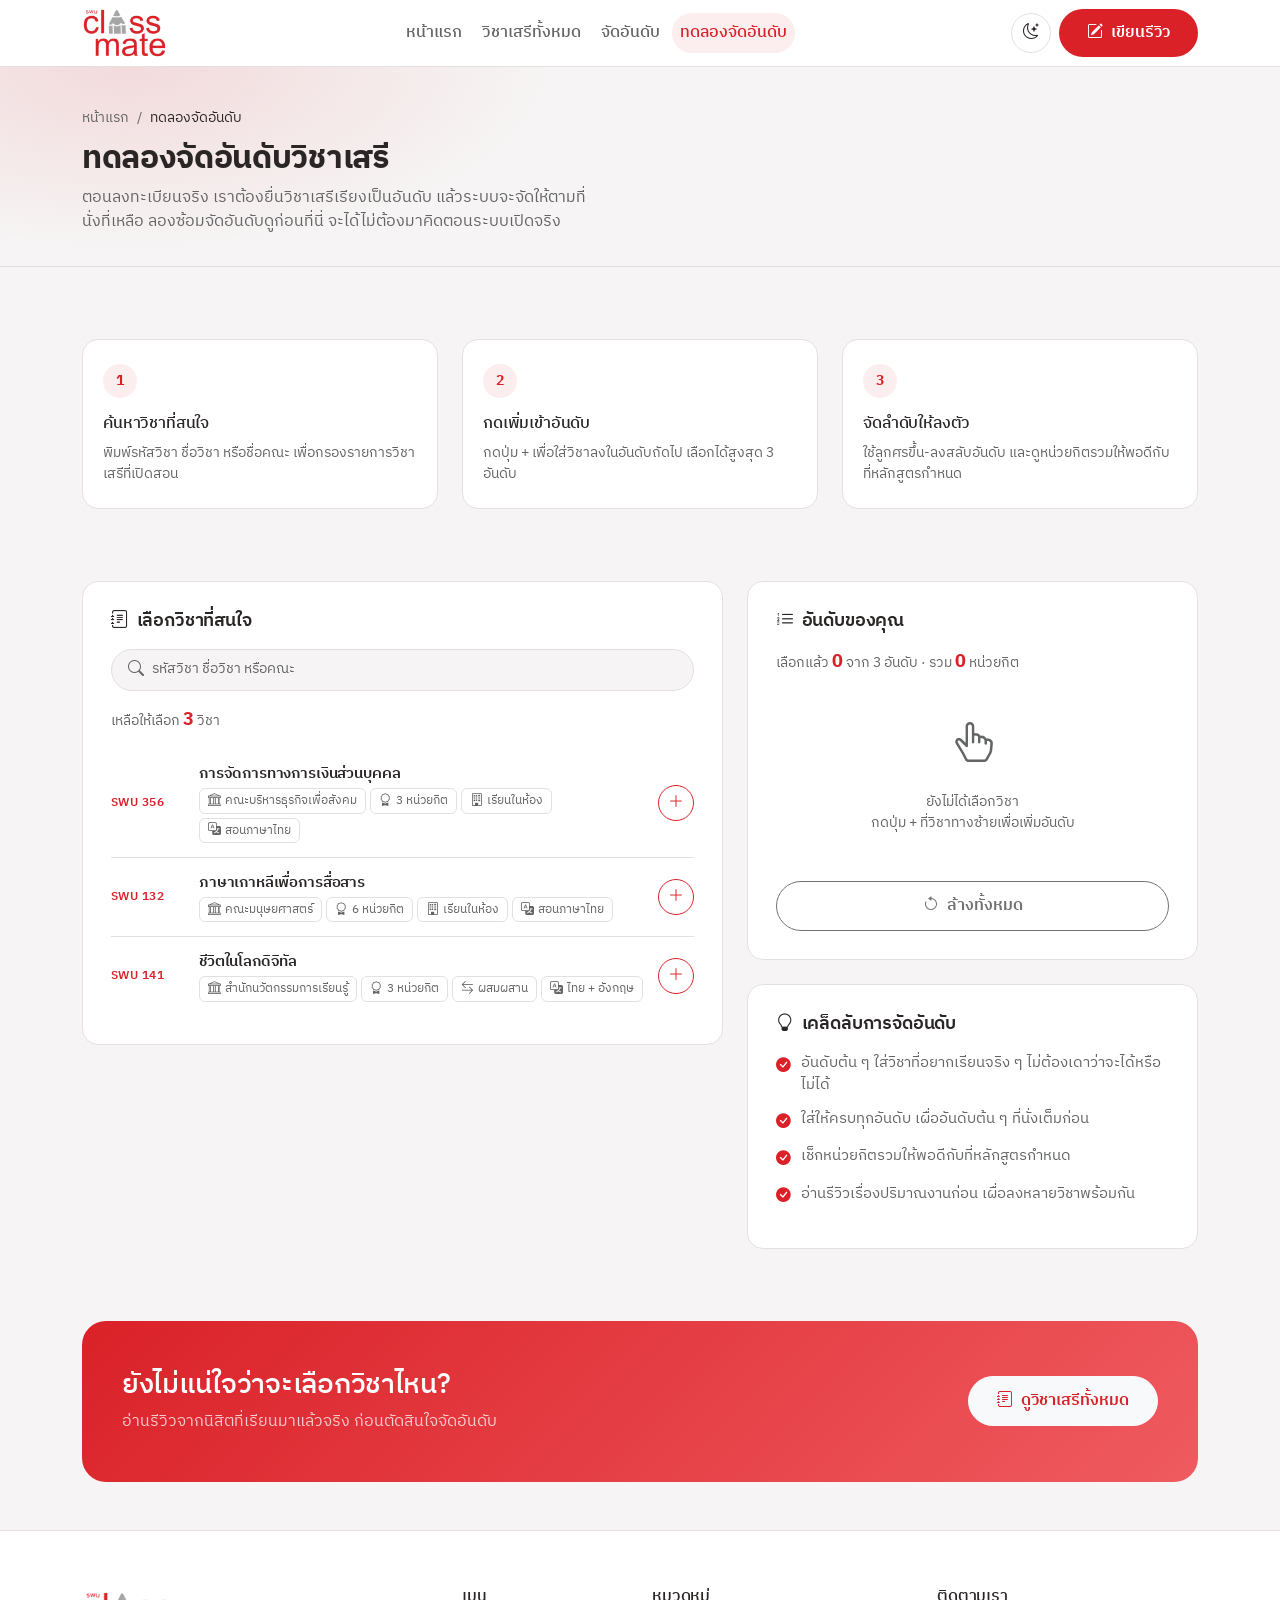
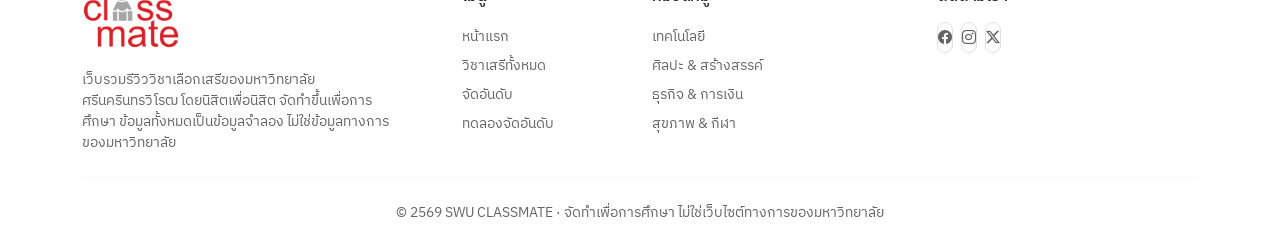
==== commit 5ae133a5: "ลบซากที่เหลือจากการเอา responsive ออก id สองตัวนี้เคยเป็นเป้าของปุ่มยุบบนมือถือ พอลบปุ่มไปแล้วก็ไม่ม" ====
--- a/about.html
+++ b/about.html
@@ -37,7 +37,7 @@
       </a>
 
 
-      <div class="collapse navbar-collapse" id="mainNav">
+      <div class="navbar-collapse">
         <ul class="navbar-nav mx-auto gap-1">
           <li class="nav-item"><a class="nav-link" href="index.html">หน้าแรก</a></li>
           <li class="nav-item"><a class="nav-link" href="courses.html">วิชาเสรีทั้งหมด</a></li>
--- a/css/style.css
+++ b/css/style.css
@@ -720,31 +720,11 @@
   margin-bottom: 4px;
 }
 
-/* ---------- 17. Pagination ---------- */
-.pagination {
-  --bs-pagination-color: var(--cr-muted);
-  --bs-pagination-bg: var(--cr-surface);
-  --bs-pagination-border-color: var(--cr-border);
-  --bs-pagination-hover-color: var(--cr-primary);
-  --bs-pagination-hover-bg: var(--cr-primary-soft);
-  --bs-pagination-hover-border-color: var(--cr-border);
-  --bs-pagination-active-bg: var(--cr-primary);
-  --bs-pagination-active-border-color: var(--cr-primary);
-  --bs-pagination-focus-box-shadow: 0 0 0 3px var(--cr-primary-soft);
-  --bs-pagination-disabled-bg: var(--cr-surface);
-  --bs-pagination-disabled-border-color: var(--cr-border);
-}
-
-.pagination .page-link {
-  border-radius: 10px;
-  margin: 0 3px;
-}
-
 /* ===========================================
-   ส่วนที่ 18-22 ใช้ในหน้า course-detail.html
+   ส่วนที่ 17-21 ใช้ในหน้า course-detail.html
    =========================================== */
 
-/* ---------- 18. หัวหน้ารายละเอียดวิชา ---------- */
+/* ---------- 17. หัวหน้ารายละเอียดวิชา ---------- */
 .detail-head {
   padding: 32px 0 40px;
   border-bottom: 1px solid var(--cr-border);
@@ -813,7 +793,7 @@
   background-color: var(--cr-accent);
 }
 
-/* ---------- 19. แท็บ ---------- */
+/* ---------- 18. แท็บ ---------- */
 .cr-tabs {
   border-bottom: 1px solid var(--cr-border);
   gap: 4px;
@@ -838,7 +818,7 @@
   border-bottom-color: var(--cr-primary);
 }
 
-/* ---------- 20. กล่องเนื้อหาทั่วไป ---------- */
+/* ---------- 19. กล่องเนื้อหาทั่วไป ---------- */
 .panel {
   padding: 28px;
 }
@@ -912,7 +892,7 @@
   text-align: right;
 }
 
-/* ---------- 21. Accordion (คำถามที่พบบ่อย) ---------- */
+/* ---------- 20. Accordion (คำถามที่พบบ่อย) ---------- */
 .cr-accordion {
   --bs-accordion-bg: transparent;
   --bs-accordion-color: var(--cr-text);
@@ -936,7 +916,7 @@
   line-height: 1.8;
 }
 
-/* ---------- 22. รีวิวในหน้ารายละเอียด ---------- */
+/* ---------- 21. รีวิวในหน้ารายละเอียด ---------- */
 .review-item {
   border-bottom: 1px solid var(--cr-border);
   padding-bottom: 24px;
@@ -1009,7 +989,7 @@
   top: 90px;
 }
 
-/* ---------- 23. ฟอร์มเขียนรีวิว ---------- */
+/* ---------- 22. ฟอร์มเขียนรีวิว ---------- */
 /* บังคับให้ช่องกรอกทุกชนิดใช้สีตามธีมของเว็บ (ทั้งโหมดสว่างและมืด) */
 .cr-form .form-control,
 .cr-form .form-select {
@@ -1191,7 +1171,7 @@
   padding: 20px;
 }
 
-/* ---------- 24. หน้าจัดอันดับ ---------- */
+/* ---------- 23. หน้าจัดอันดับ ---------- */
 /* แท่นรับรางวัล 3 อันดับแรก */
 .podium {
   display: grid;
@@ -1388,7 +1368,7 @@
   line-height: 1.35;
 }
 
-/* ---------- 25. หน้าทดลองจัดอันดับ ---------- */
+/* ---------- 24. หน้าทดลองจัดอันดับ ---------- */
 /* แถวรายวิชาในคลังให้เลือก */
 .pick-row {
   display: flex;
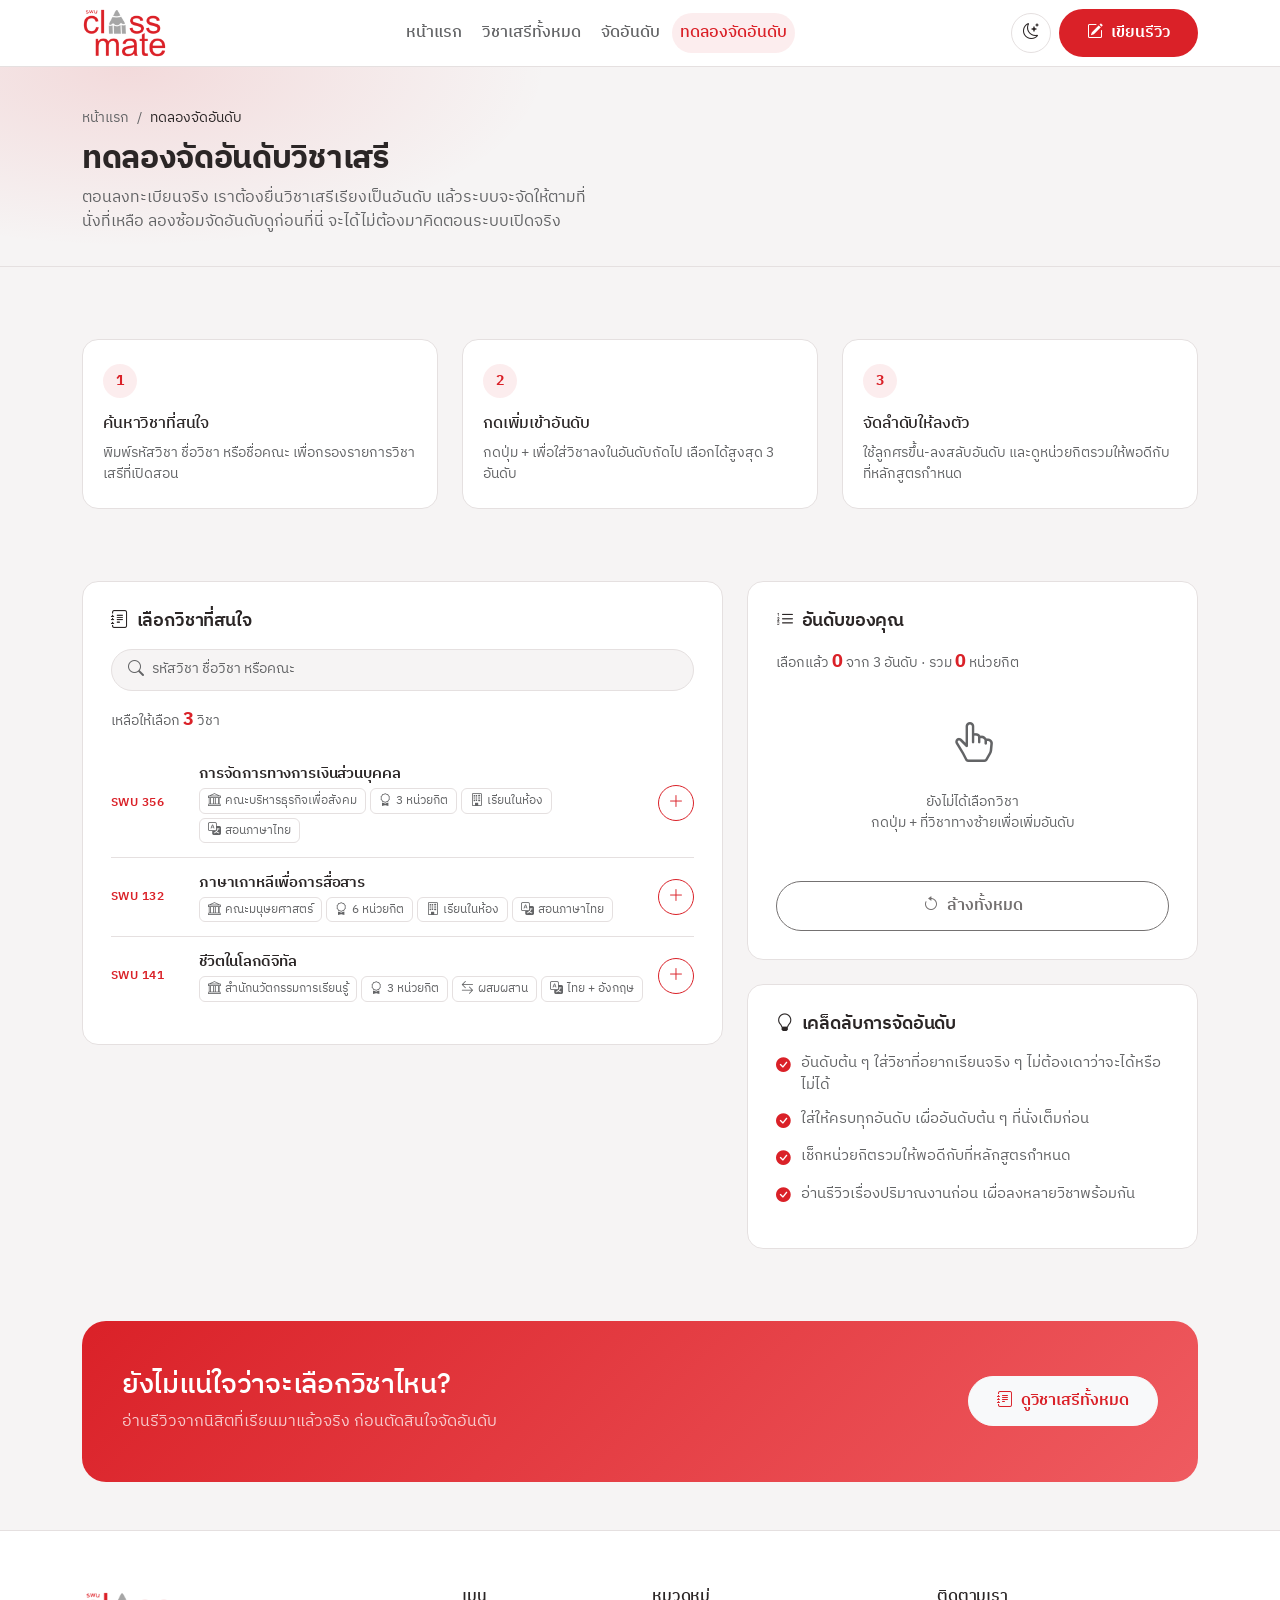
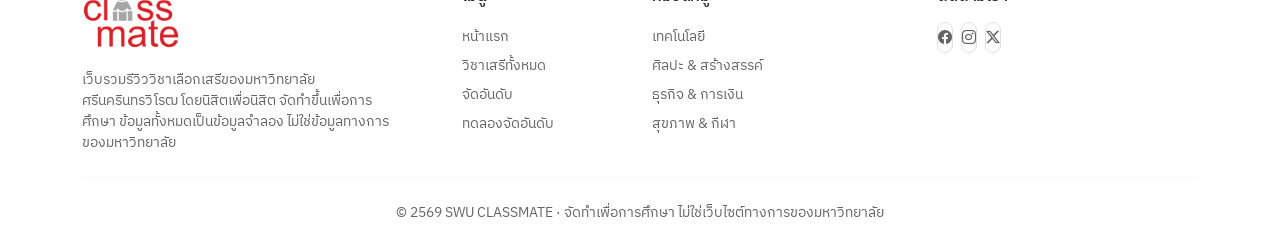
==== commit 60402f30: "เพิ่มคอมเมนต์อธิบายโค้ดในไฟล์ เดิมคอมเมนต์ส่วนใหญ่เป็นป้ายบอกตำแหน่ง (NAVBAR, วิชาที่ 1) คราวนี้เพิ่" ====
--- a/about.html
+++ b/about.html
@@ -1,4 +1,12 @@
+<!-- ===========================================
+     SWU CLASSMATE - ทดลองจัดอันดับวิชาเสรี
+     โครงสร้าง: คลังวิชา (ซ้าย) + อันดับที่เลือก (ขวา)
+     ใช้ JavaScript: main.js + simulator.js
+     สไตล์ทั้งหมดมาจาก css/style.css (ไฟล์เดียวใช้ทุกหน้า)
+     =========================================== -->
 <!DOCTYPE html>
+<!-- lang="th" บอกว่าหน้านี้เป็นภาษาไทย (ช่วยเรื่องการอ่านออกเสียงและการค้นหา)
+     data-bs-theme คือสวิตช์ธีมของ Bootstrap 5.3 — js/main.js จะเปลี่ยนค่านี้เป็น "dark" ตอนกดปุ่มสลับธีม -->
 <html lang="th" data-bs-theme="light">
 <head>
   <meta charset="UTF-8" />
@@ -21,7 +29,8 @@
   <link rel="apple-touch-icon" href="images/apple-touch-icon.png" />
   <meta name="theme-color" content="#da2128" />
 
-  <!-- CSS ภายนอกที่เขียนเอง -->
+  <!-- CSS ที่เขียนเอง ต้องอยู่ "หลัง" Bootstrap เสมอ
+       เพราะถ้า specificity เท่ากัน ไฟล์ที่มาทีหลังจะชนะ ถ้าสลับลำดับสีของเราจะโดน Bootstrap ทับ -->
   <link href="css/style.css" rel="stylesheet" />
 </head>
 
@@ -42,10 +51,15 @@
           <li class="nav-item"><a class="nav-link" href="index.html">หน้าแรก</a></li>
           <li class="nav-item"><a class="nav-link" href="courses.html">วิชาเสรีทั้งหมด</a></li>
           <li class="nav-item"><a class="nav-link" href="ranking.html">จัดอันดับ</a></li>
+          <!-- active = คลาสของ Bootstrap ใช้ทำสีพื้นหลัง
+               aria-current="page" = บอกโปรแกรมอ่านหน้าจอว่านี่คือหน้าที่กำลังเปิดอยู่
+               ต้องมีทั้งคู่ เพราะทำคนละหน้าที่กัน -->
           <li class="nav-item"><a class="nav-link active" href="about.html" aria-current="page">ทดลองจัดอันดับ</a></li>
         </ul>
 
         <div class="d-flex align-items-center gap-2">
+          <!-- ปุ่มสลับโหมดสว่าง/มืด — js/main.js ผูก event ไว้ที่ id นี้
+               aria-label จำเป็น เพราะข้างในมีแต่ไอคอน ไม่มีข้อความให้อ่าน -->
           <button id="themeToggle" type="button" aria-label="สลับโหมดสว่าง/มืด">
             <i class="bi bi-moon-stars"></i>
           </button>
@@ -145,6 +159,9 @@
             </p>
 
             <div id="poolList">
+            <!-- การ์ดวิชาในคลัง เขียนเป็น HTML จริงทั้งหมด ไม่ได้สร้างจาก JavaScript
+                 js/simulator.js เก็บไว้แค่ "รหัสวิชา" เวลาต้องการชื่อหรือหน่วยกิต
+                 จะย้อนมาอ่านจาก data-* ของการ์ดใบนี้เสมอ ข้อมูลจึงมีที่เดียว ไม่มีทางไม่ตรงกัน -->
             <article class="pick-row"
                      data-code="SWU356" data-name="การจัดการทางการเงินส่วนบุคคล"
                      data-credit="3"
@@ -159,6 +176,8 @@
                   <span class="meta-badge"><i class="bi bi-translate" aria-hidden="true"></i> สอนภาษาไทย</span>
                 </div>
               </div>
+              <!-- data-add เป็นป้ายให้ JS หาปุ่มนี้เจอ (ไม่ได้ใช้ทำสไตล์)
+                   ตั้งชื่อแบบนี้เพื่อไม่ให้ปนกับคลาสที่ใช้จัดหน้าตา -->
               <button type="button" class="btn-add" data-add
                       aria-label="เพิ่ม การจัดการทางการเงินส่วนบุคคล เข้าอันดับ">
                 <i class="bi bi-plus-lg" aria-hidden="true"></i>
@@ -226,6 +245,8 @@
                 &middot; รวม <strong id="creditSum">0</strong> หน่วยกิต
               </p>
 
+              <!-- <ol> ว่างเปล่า — js/simulator.js สร้าง <li> ใส่ให้ตอนผู้ใช้กดเพิ่มวิชา
+                   ใช้ <ol> เพราะลำดับมีความหมาย (อันดับ 1 ต่างจากอันดับ 3) ไม่ใช่ <ul> -->
               <ol class="rank-list" id="rankList"></ol>
 
               <div id="rankEmpty" class="text-center text-body-secondary py-4">
@@ -329,6 +350,8 @@
 
       <hr class="my-4 hr-cr" />
       <p class="text-center text-body-secondary small mb-0">
+        <!-- span ว่างเปล่า รอ js/main.js เติมปี พ.ศ. ให้ตอนโหลดหน้า
+             ทำแบบนี้เพื่อไม่ต้องไล่แก้ปีใน 6 ไฟล์ทุกปี -->
         &copy; <span id="year"></span> SWU CLASSMATE · จัดทำเพื่อการศึกษา ไม่ใช่เว็บไซต์ทางการของมหาวิทยาลัย
       </p>
 
